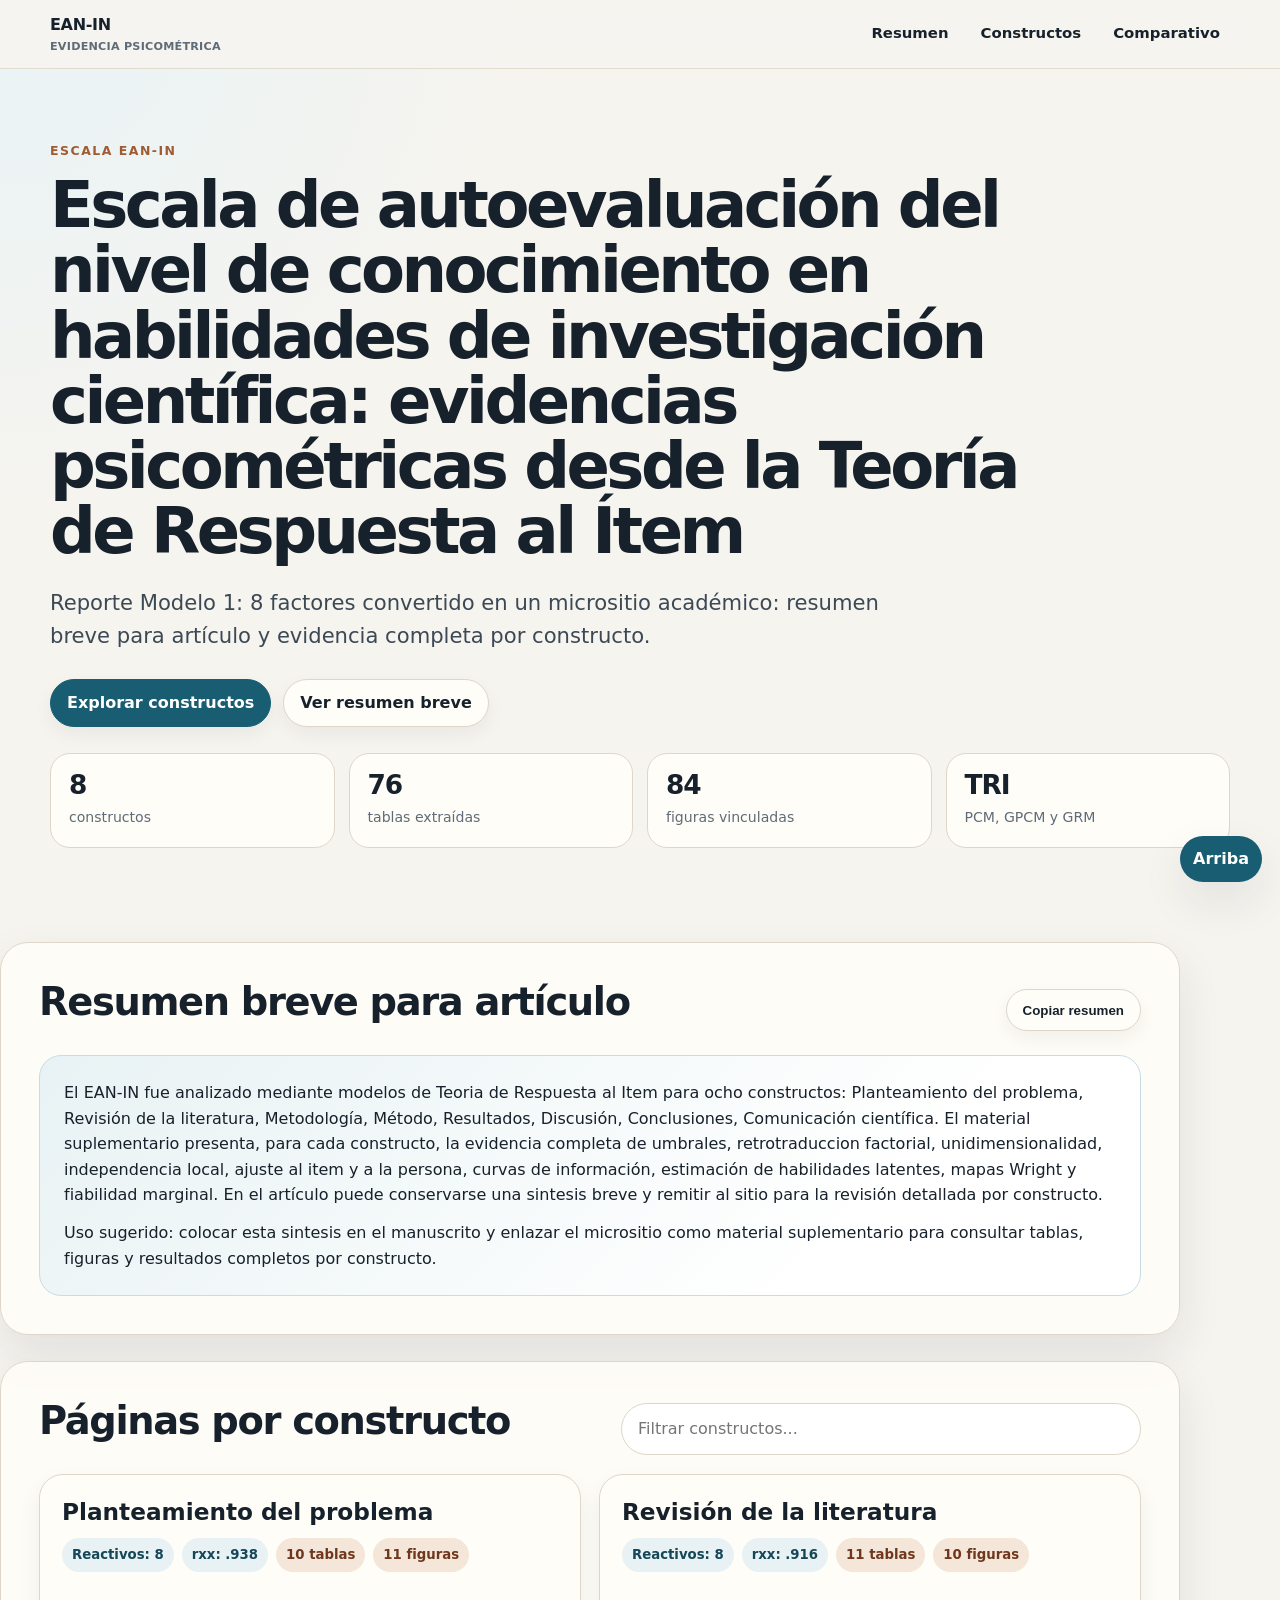
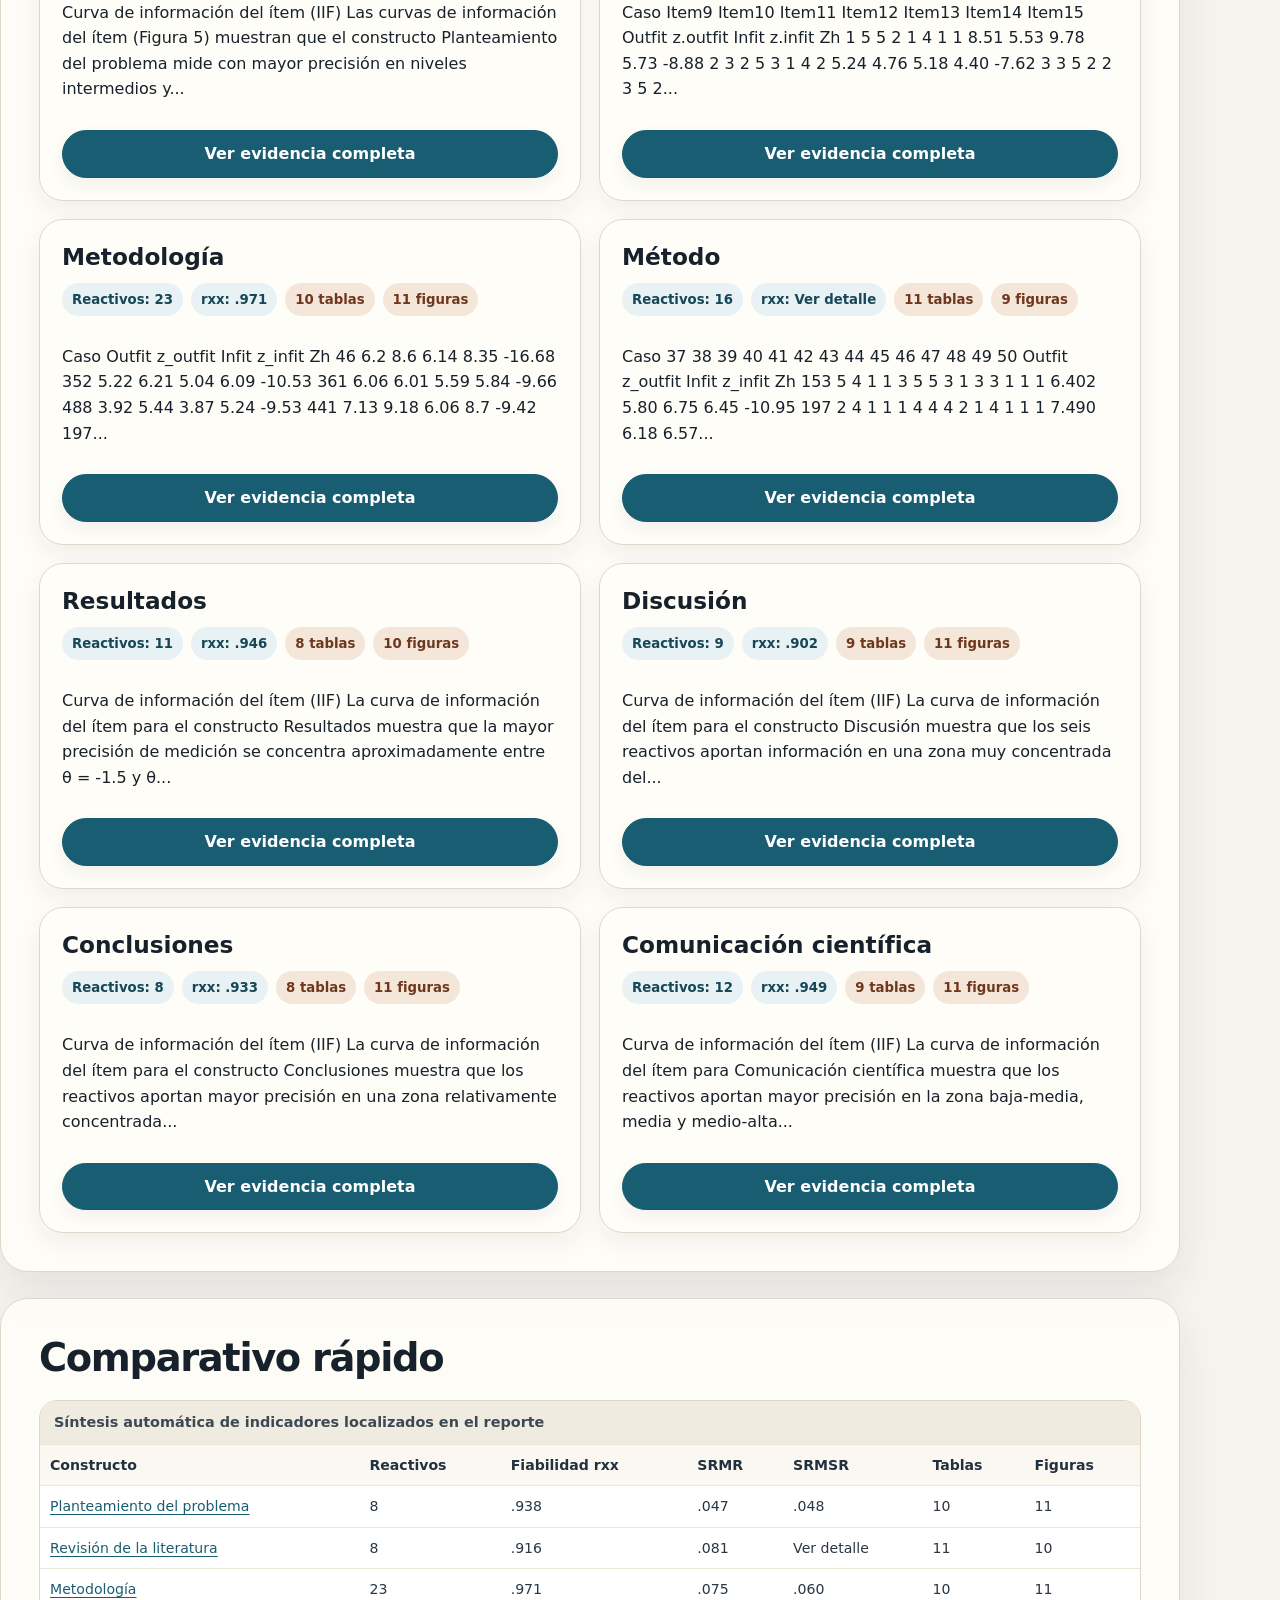
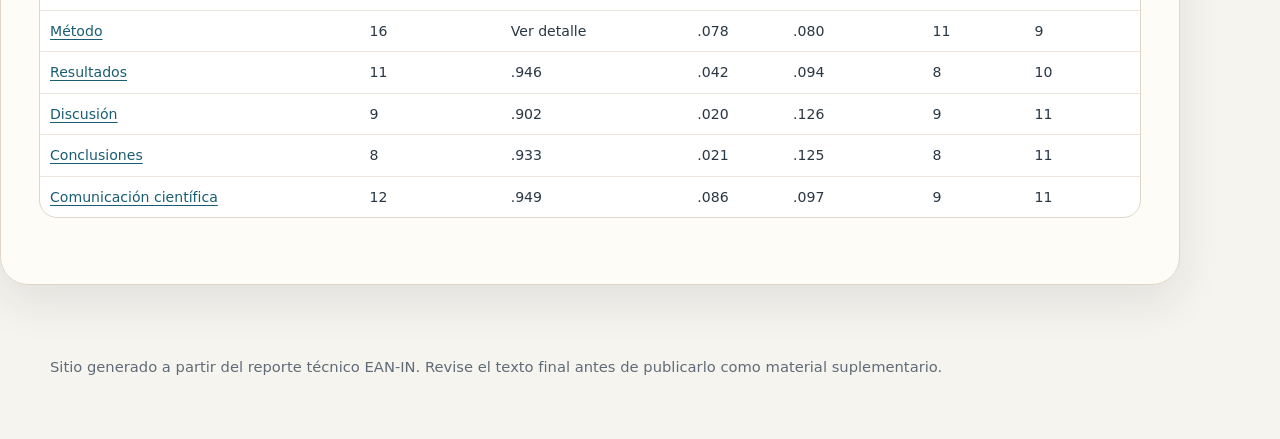
==== index.html @ d31d7e44 "Publicar sitio EAN-IN" ====
<!doctype html>
<html lang="es">
<head>
  <meta charset="utf-8">
  <meta name="viewport" content="width=device-width, initial-scale=1">
  <meta name="description" content="Micrositio EAN-IN">
  <title>EAN-IN | Evidencias psicométricas</title>
  <link rel="stylesheet" href="assets/styles.css">
</head>
<body id="top">
  <header class="site-header">
    <div class="container nav">
      <a class="brand" href="index.html"><span>EAN-IN</span><small>evidencia psicométrica</small></a>
      <nav class="nav-links" aria-label="Navegación principal">
        <a href="index.html#resumen">Resumen</a>
        <a href="index.html#constructos">Constructos</a>
        <a href="index.html#comparativo">Comparativo</a>
      </nav>
    </div>
  </header>
  
<main>
  <section class="hero">
    <div class="container">
      <div class="eyebrow">Escala EAN-IN</div>
      <h1>Escala de autoevaluación del nivel de conocimiento en habilidades de investigación científica: evidencias psicométricas desde la Teoría de Respuesta al Ítem</h1>
      <p class="lead">Reporte Modelo 1: 8 factores convertido en un micrositio académico: resumen breve para artículo y evidencia completa por constructo.</p>
      <div class="hero-actions">
        <a class="btn primary" href="#constructos">Explorar constructos</a>
        <a class="btn" href="#resumen">Ver resumen breve</a>
      </div>
      <div class="kpi-grid">
        <div class="kpi"><strong>8</strong><span>constructos</span></div>
        <div class="kpi"><strong>76</strong><span>tablas extraídas</span></div>
        <div class="kpi"><strong>84</strong><span>figuras vinculadas</span></div>
        <div class="kpi"><strong>TRI</strong><span>PCM, GPCM y GRM</span></div>
      </div>
    </div>
  </section>

  <section class="container panel" id="resumen">
    <div class="section-title">
      <h2>Resumen breve para artículo</h2>
      <button class="btn" type="button" data-copy-summary="#article-summary-text">Copiar resumen</button>
    </div>
    <div class="summary-box" id="article-summary-text">
      <p>El EAN-IN fue analizado mediante modelos de Teoria de Respuesta al Item para ocho constructos: Planteamiento del problema, Revisión de la literatura, Metodología, Método, Resultados, Discusión, Conclusiones, Comunicación científica. El material suplementario presenta, para cada constructo, la evidencia completa de umbrales, retrotraduccion factorial, unidimensionalidad, independencia local, ajuste al item y a la persona, curvas de información, estimación de habilidades latentes, mapas Wright y fiabilidad marginal. En el artículo puede conservarse una sintesis breve y remitir al sitio para la revisión detallada por constructo.</p>
      <p>Uso sugerido: colocar esta sintesis en el manuscrito y enlazar el micrositio como material suplementario para consultar tablas, figuras y resultados completos por constructo.</p>
    </div>
  </section>

  <section class="container panel" id="constructos">
    <div class="section-title">
      <h2>Páginas por constructo</h2>
      <input class="search-box" type="search" placeholder="Filtrar constructos..." data-construct-search aria-label="Filtrar constructos">
    </div>
    <div class="card-grid">
      
<article class="construct-card" data-construct-card>
  <h3>Planteamiento del problema</h3>
  <div class="meta-row">
    <span class="pill">Reactivos: 8</span>
    <span class="pill">rxx: .938</span>
    <span class="pill alt">10 tablas</span>
    <span class="pill alt">11 figuras</span>
  </div>
  <p>Curva de información del ítem (IIF) Las curvas de información del ítem (Figura 5) muestran que el constructo Planteamiento del problema mide con mayor precisión en niveles intermedios y...</p>
  <a class="btn primary" href="planteamiento-del-problema.html">Ver evidencia completa</a>
</article>

<article class="construct-card" data-construct-card>
  <h3>Revisión de la literatura</h3>
  <div class="meta-row">
    <span class="pill">Reactivos: 8</span>
    <span class="pill">rxx: .916</span>
    <span class="pill alt">11 tablas</span>
    <span class="pill alt">10 figuras</span>
  </div>
  <p>Caso Item9 Item10 Item11 Item12 Item13 Item14 Item15 Outfit z.outfit Infit z.infit Zh 1 5 5 2 1 4 1 1 8.51 5.53 9.78 5.73 -8.88 2 3 2 5 3 1 4 2 5.24 4.76 5.18 4.40 -7.62 3 3 5 2 2 3 5 2...</p>
  <a class="btn primary" href="revision-de-la-literatura.html">Ver evidencia completa</a>
</article>

<article class="construct-card" data-construct-card>
  <h3>Metodología</h3>
  <div class="meta-row">
    <span class="pill">Reactivos: 23</span>
    <span class="pill">rxx: .971</span>
    <span class="pill alt">10 tablas</span>
    <span class="pill alt">11 figuras</span>
  </div>
  <p>Caso Outfit z_outfit Infit z_infit Zh 46 6.2 8.6 6.14 8.35 -16.68 352 5.22 6.21 5.04 6.09 -10.53 361 6.06 6.01 5.59 5.84 -9.66 488 3.92 5.44 3.87 5.24 -9.53 441 7.13 9.18 6.06 8.7 -9.42 197...</p>
  <a class="btn primary" href="metodologia.html">Ver evidencia completa</a>
</article>

<article class="construct-card" data-construct-card>
  <h3>Método</h3>
  <div class="meta-row">
    <span class="pill">Reactivos: 16</span>
    <span class="pill">rxx: Ver detalle</span>
    <span class="pill alt">11 tablas</span>
    <span class="pill alt">9 figuras</span>
  </div>
  <p>Caso 37 38 39 40 41 42 43 44 45 46 47 48 49 50 Outfit z_outfit Infit z_infit Zh 153 5 4 1 1 3 5 5 3 1 3 3 1 1 1 6.402 5.80 6.75 6.45 -10.95 197 2 4 1 1 1 4 4 4 2 1 4 1 1 1 7.490 6.18 6.57...</p>
  <a class="btn primary" href="metodo.html">Ver evidencia completa</a>
</article>

<article class="construct-card" data-construct-card>
  <h3>Resultados</h3>
  <div class="meta-row">
    <span class="pill">Reactivos: 11</span>
    <span class="pill">rxx: .946</span>
    <span class="pill alt">8 tablas</span>
    <span class="pill alt">10 figuras</span>
  </div>
  <p>Curva de información del ítem (IIF) La curva de información del ítem para el constructo Resultados muestra que la mayor precisión de medición se concentra aproximadamente entre θ = -1.5 y θ...</p>
  <a class="btn primary" href="resultados.html">Ver evidencia completa</a>
</article>

<article class="construct-card" data-construct-card>
  <h3>Discusión</h3>
  <div class="meta-row">
    <span class="pill">Reactivos: 9</span>
    <span class="pill">rxx: .902</span>
    <span class="pill alt">9 tablas</span>
    <span class="pill alt">11 figuras</span>
  </div>
  <p>Curva de información del ítem (IIF) La curva de información del ítem para el constructo Discusión muestra que los seis reactivos aportan información en una zona muy concentrada del...</p>
  <a class="btn primary" href="discusion.html">Ver evidencia completa</a>
</article>

<article class="construct-card" data-construct-card>
  <h3>Conclusiones</h3>
  <div class="meta-row">
    <span class="pill">Reactivos: 8</span>
    <span class="pill">rxx: .933</span>
    <span class="pill alt">8 tablas</span>
    <span class="pill alt">11 figuras</span>
  </div>
  <p>Curva de información del ítem (IIF) La curva de información del ítem para el constructo Conclusiones muestra que los reactivos aportan mayor precisión en una zona relativamente concentrada...</p>
  <a class="btn primary" href="conclusiones.html">Ver evidencia completa</a>
</article>

<article class="construct-card" data-construct-card>
  <h3>Comunicación científica</h3>
  <div class="meta-row">
    <span class="pill">Reactivos: 12</span>
    <span class="pill">rxx: .949</span>
    <span class="pill alt">9 tablas</span>
    <span class="pill alt">11 figuras</span>
  </div>
  <p>Curva de información del ítem (IIF) La curva de información del ítem para Comunicación científica muestra que los reactivos aportan mayor precisión en la zona baja-media, media y medio-alta...</p>
  <a class="btn primary" href="comunicacion-cientifica.html">Ver evidencia completa</a>
</article>

    </div>
  </section>

  <section class="container panel compare-table" id="comparativo">
    <h2>Comparativo rápido</h2>
    <div class="table-card">
      <div class="table-head">Síntesis automática de indicadores localizados en el reporte</div>
      <div class="table-wrap">
        <table>
          <thead><tr><th>Constructo</th><th>Reactivos</th><th>Fiabilidad rxx</th><th>SRMR</th><th>SRMSR</th><th>Tablas</th><th>Figuras</th></tr></thead>
          <tbody><tr>
  <td><a href="planteamiento-del-problema.html">Planteamiento del problema</a></td>
  <td>8</td>
  <td>.938</td>
  <td>.047</td>
  <td>.048</td>
  <td>10</td>
  <td>11</td>
</tr><tr>
  <td><a href="revision-de-la-literatura.html">Revisión de la literatura</a></td>
  <td>8</td>
  <td>.916</td>
  <td>.081</td>
  <td>Ver detalle</td>
  <td>11</td>
  <td>10</td>
</tr><tr>
  <td><a href="metodologia.html">Metodología</a></td>
  <td>23</td>
  <td>.971</td>
  <td>.075</td>
  <td>.060</td>
  <td>10</td>
  <td>11</td>
</tr><tr>
  <td><a href="metodo.html">Método</a></td>
  <td>16</td>
  <td>Ver detalle</td>
  <td>.078</td>
  <td>.080</td>
  <td>11</td>
  <td>9</td>
</tr><tr>
  <td><a href="resultados.html">Resultados</a></td>
  <td>11</td>
  <td>.946</td>
  <td>.042</td>
  <td>.094</td>
  <td>8</td>
  <td>10</td>
</tr><tr>
  <td><a href="discusion.html">Discusión</a></td>
  <td>9</td>
  <td>.902</td>
  <td>.020</td>
  <td>.126</td>
  <td>9</td>
  <td>11</td>
</tr><tr>
  <td><a href="conclusiones.html">Conclusiones</a></td>
  <td>8</td>
  <td>.933</td>
  <td>.021</td>
  <td>.125</td>
  <td>8</td>
  <td>11</td>
</tr><tr>
  <td><a href="comunicacion-cientifica.html">Comunicación científica</a></td>
  <td>12</td>
  <td>.949</td>
  <td>.086</td>
  <td>.097</td>
  <td>9</td>
  <td>11</td>
</tr></tbody>
        </table>
      </div>
    </div>
  </section>
</main>

  <a class="top-link" href="#top" aria-label="Volver arriba">Arriba</a>
  <footer class="footer">
    <div class="container">Sitio generado a partir del reporte técnico EAN-IN. Revise el texto final antes de publicarlo como material suplementario.</div>
  </footer>
  <script src="assets/site.js"></script>
</body>
</html>
---- assets/styles.css ----
:root {
  --bg: #f6f4ef;
  --paper: #fffdf8;
  --ink: #17212b;
  --muted: #5f6b76;
  --line: #ded7c9;
  --accent: #195d72;
  --accent-2: #9f5b32;
  --soft: #e8f2f4;
  --soft-2: #f4e6d8;
  --shadow: 0 18px 45px rgba(23, 33, 43, .09);
}
* { box-sizing: border-box; }
html { scroll-behavior: smooth; }
body {
  margin: 0;
  font-family: Inter, ui-sans-serif, system-ui, -apple-system, BlinkMacSystemFont, "Segoe UI", Arial, sans-serif;
  background: radial-gradient(circle at top left, #e9f3f6 0, transparent 34rem), var(--bg);
  color: var(--ink);
  line-height: 1.6;
}
a { color: var(--accent); text-decoration-thickness: .08em; text-underline-offset: .18em; }
.container { width: min(1180px, calc(100% - 40px)); margin: 0 auto; }
.site-header {
  position: sticky;
  top: 0;
  z-index: 20;
  backdrop-filter: blur(18px);
  background: rgba(246, 244, 239, .88);
  border-bottom: 1px solid rgba(222, 215, 201, .85);
}
.nav { display: flex; justify-content: space-between; align-items: center; gap: 18px; min-height: 68px; }
.brand { display: flex; flex-direction: column; gap: 0; color: var(--ink); text-decoration: none; font-weight: 800; letter-spacing: -.02em; }
.brand small { color: var(--muted); font-weight: 600; letter-spacing: .02em; text-transform: uppercase; font-size: .7rem; }
.nav-links { display: flex; flex-wrap: wrap; gap: 12px; align-items: center; justify-content: flex-end; }
.nav-links a { color: var(--ink); text-decoration: none; font-weight: 650; font-size: .93rem; padding: 7px 10px; border-radius: 999px; }
.nav-links a:hover { background: var(--soft); color: var(--accent); }
.hero { padding: 72px 0 42px; }
.eyebrow { color: var(--accent-2); font-size: .78rem; font-weight: 800; letter-spacing: .12em; text-transform: uppercase; }
h1 { font-size: clamp(2.15rem, 5vw, 4.6rem); line-height: 1.02; letter-spacing: -.055em; margin: 12px 0 18px; max-width: 1020px; }
.lead { font-size: clamp(1.05rem, 2vw, 1.32rem); color: #3c4955; max-width: 860px; }
.hero-actions, .button-row { display: flex; flex-wrap: wrap; gap: 12px; margin-top: 26px; }
.btn { display: inline-flex; align-items: center; justify-content: center; min-height: 42px; border-radius: 999px; padding: 10px 16px; border: 1px solid var(--line); background: var(--paper); color: var(--ink); text-decoration: none; font-weight: 750; box-shadow: 0 7px 18px rgba(23,33,43,.06); cursor: pointer; }
.btn.primary { background: var(--accent); border-color: var(--accent); color: #fff; }
.btn:hover { transform: translateY(-1px); }
.panel { background: rgba(255,253,248,.88); border: 1px solid var(--line); border-radius: 28px; box-shadow: var(--shadow); padding: clamp(22px, 4vw, 38px); margin: 26px 0; }
.section-title { display: flex; align-items: baseline; justify-content: space-between; gap: 20px; margin-bottom: 16px; }
h2 { font-size: clamp(1.55rem, 3vw, 2.45rem); line-height: 1.1; letter-spacing: -.035em; margin: 0 0 16px; }
h3 { font-size: clamp(1.17rem, 2vw, 1.45rem); line-height: 1.25; margin: 28px 0 10px; color: #123d4b; }
h4 { margin: 20px 0 8px; }
.summary-box { background: linear-gradient(135deg, var(--soft), #fff 74%); border: 1px solid #c7dde3; border-radius: 22px; padding: 24px; }
.summary-box p { margin: 0 0 12px; }
.summary-box p:last-child { margin-bottom: 0; }
.kpi-grid { display: grid; grid-template-columns: repeat(4, minmax(0, 1fr)); gap: 14px; margin: 26px 0; }
.kpi { background: var(--paper); border: 1px solid var(--line); border-radius: 20px; padding: 18px; }
.kpi strong { display: block; font-size: 1.65rem; line-height: 1; letter-spacing: -.04em; }
.kpi span { display: block; color: var(--muted); font-size: .88rem; margin-top: 8px; }
.search-box { width: min(520px, 100%); border: 1px solid var(--line); border-radius: 999px; padding: 12px 16px; background: #fff; font: inherit; }
.card-grid { display: grid; grid-template-columns: repeat(2, minmax(0, 1fr)); gap: 18px; }
.construct-card { background: var(--paper); border: 1px solid var(--line); border-radius: 24px; padding: 22px; box-shadow: 0 10px 24px rgba(23,33,43,.06); display: flex; flex-direction: column; gap: 12px; }
.construct-card h3 { margin: 0; color: var(--ink); }
.meta-row { display: flex; flex-wrap: wrap; gap: 8px; }
.pill { display: inline-flex; align-items: center; gap: 6px; border-radius: 999px; background: var(--soft); color: #164758; padding: 6px 10px; font-size: .83rem; font-weight: 750; }
.pill.alt { background: var(--soft-2); color: #6f371e; }
.construct-layout { display: grid; grid-template-columns: minmax(0, 1fr) 290px; gap: 24px; align-items: start; }
.side-toc { position: sticky; top: 92px; background: rgba(255,253,248,.92); border: 1px solid var(--line); border-radius: 22px; padding: 16px; max-height: calc(100vh - 120px); overflow: auto; }
.side-toc strong { display: block; margin-bottom: 8px; }
.side-toc a { display: block; color: var(--muted); text-decoration: none; padding: 6px 0; font-size: .9rem; }
.side-toc a:hover { color: var(--accent); }
.content-card { background: rgba(255,253,248,.95); border: 1px solid var(--line); border-radius: 28px; box-shadow: var(--shadow); padding: clamp(22px, 4vw, 40px); }
.content-card p { margin: 0 0 14px; }
.table-card { border: 1px solid var(--line); border-radius: 18px; overflow: hidden; margin: 20px 0 28px; background: #fff; }
.table-head { background: #f0ebe1; color: #3c4955; padding: 10px 14px; font-weight: 800; font-size: .9rem; }
.table-wrap { overflow-x: auto; }
table { width: 100%; border-collapse: collapse; font-size: .88rem; min-width: 680px; }
th, td { border-top: 1px solid #ebe5da; padding: 9px 10px; text-align: left; vertical-align: top; }
th { background: #fbf8f1; font-weight: 800; color: #22313f; position: sticky; top: 0; }
td { color: #293744; }
.figure-card { margin: 22px 0 30px; padding: 14px; background: #fff; border: 1px solid var(--line); border-radius: 20px; box-shadow: 0 9px 24px rgba(23,33,43,.06); }
.figure-card img { width: 100%; height: auto; display: block; border-radius: 14px; background: #fff; }
.figure-card figcaption { color: var(--muted); font-size: .88rem; margin-top: 10px; }
.compare-table table { min-width: 980px; }
.footer { padding: 44px 0 60px; color: var(--muted); font-size: .92rem; }
.top-link { position: fixed; right: 18px; bottom: 18px; background: var(--accent); color: #fff; text-decoration: none; border-radius: 999px; padding: 10px 13px; font-weight: 800; box-shadow: var(--shadow); }
@media (max-width: 920px) {
  .kpi-grid, .card-grid { grid-template-columns: 1fr; }
  .construct-layout { grid-template-columns: 1fr; }
  .side-toc { position: static; max-height: none; }
  .nav { align-items: flex-start; flex-direction: column; padding: 12px 0; }
  h1 { letter-spacing: -.04em; }
}
@media print {
  .site-header, .side-toc, .hero-actions, .button-row, .top-link, .search-box { display: none; }
  body { background: #fff; }
  .panel, .content-card, .construct-card { box-shadow: none; break-inside: avoid; }
}
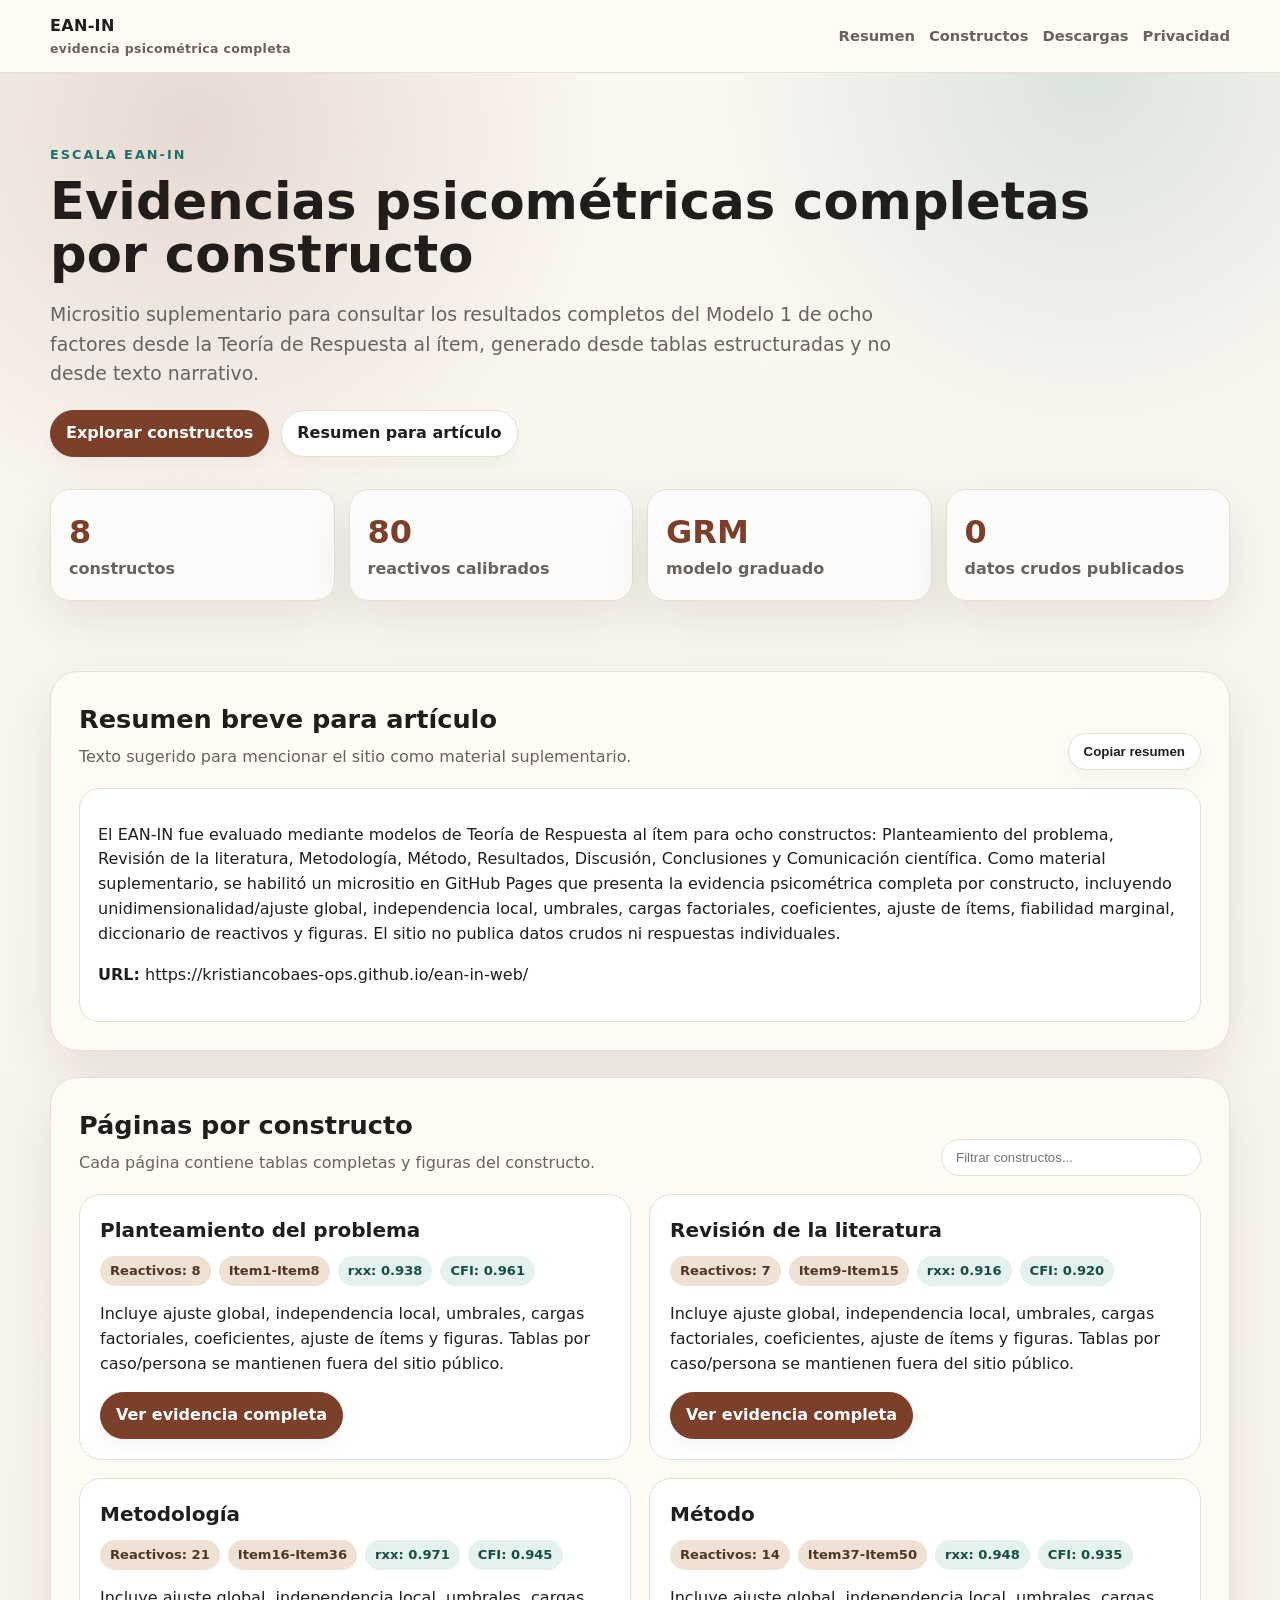
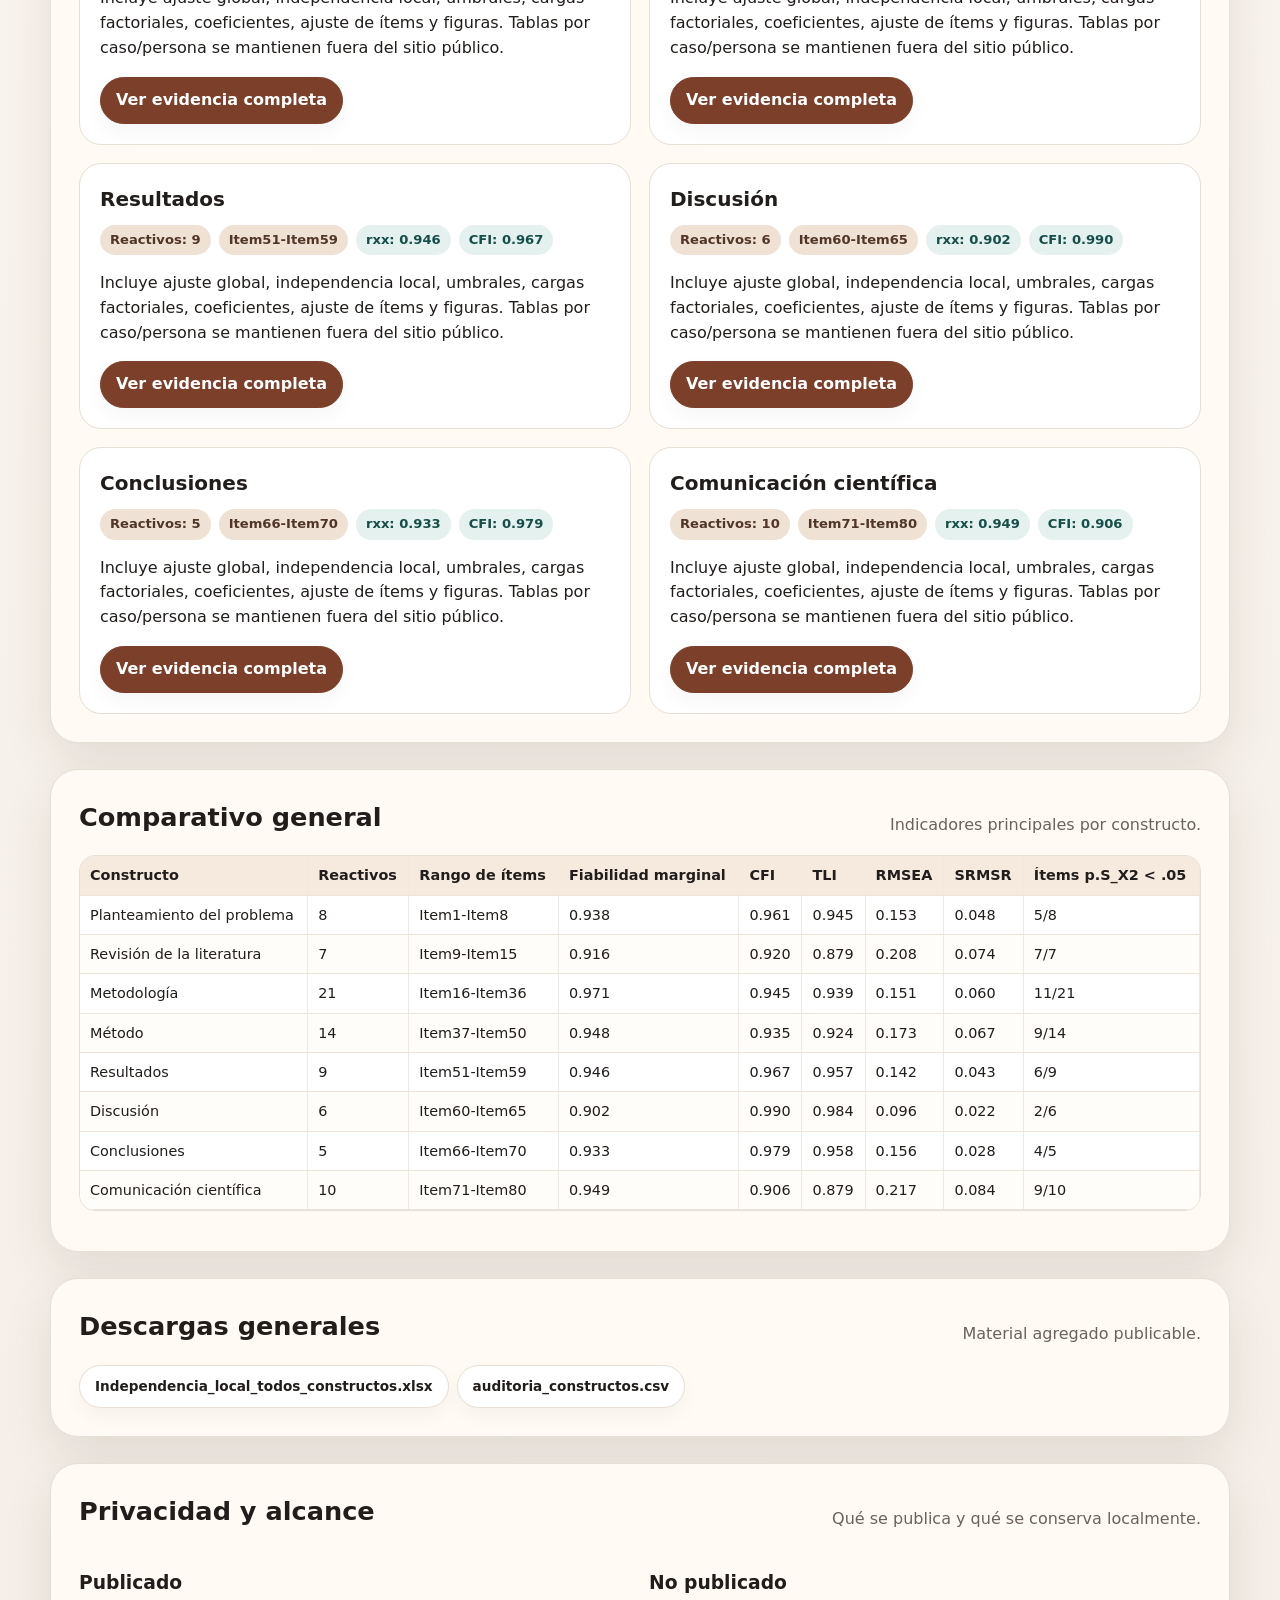
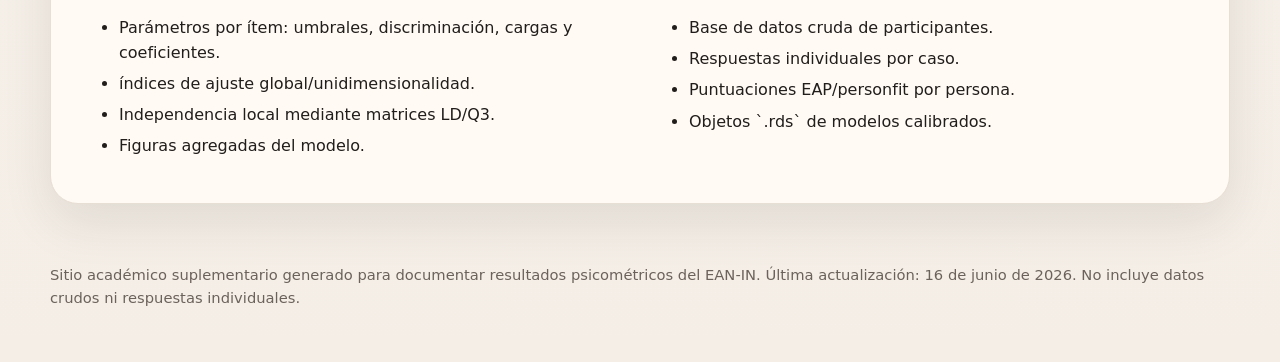
==== commit ea479a72: "Actualizar sitio con resultados estructurados EAN-IN" ====
--- a/index.html
+++ b/index.html
@@ -8,235 +8,77 @@
   <link rel="stylesheet" href="assets/styles.css">
 </head>
 <body id="top">
-  <header class="site-header">
-    <div class="container nav">
-      <a class="brand" href="index.html"><span>EAN-IN</span><small>evidencia psicométrica</small></a>
-      <nav class="nav-links" aria-label="Navegación principal">
-        <a href="index.html#resumen">Resumen</a>
-        <a href="index.html#constructos">Constructos</a>
-        <a href="index.html#comparativo">Comparativo</a>
-      </nav>
-    </div>
-  </header>
-  
+<header class="site-header"><div class="container nav"><a class="brand" href="index.html"><span>EAN-IN</span><small>evidencia psicométrica completa</small></a><nav class="nav-links" aria-label="Navegación principal"><a href="index.html#resumen">Resumen</a><a href="index.html#constructos">Constructos</a><a href="index.html#descargas">Descargas</a><a href="index.html#privacidad">Privacidad</a></nav></div></header>
+
 <main>
-  <section class="hero">
-    <div class="container">
-      <div class="eyebrow">Escala EAN-IN</div>
-      <h1>Escala de autoevaluación del nivel de conocimiento en habilidades de investigación científica: evidencias psicométricas desde la Teoría de Respuesta al Ítem</h1>
-      <p class="lead">Reporte Modelo 1: 8 factores convertido en un micrositio académico: resumen breve para artículo y evidencia completa por constructo.</p>
-      <div class="hero-actions">
-        <a class="btn primary" href="#constructos">Explorar constructos</a>
-        <a class="btn" href="#resumen">Ver resumen breve</a>
-      </div>
-      <div class="kpi-grid">
-        <div class="kpi"><strong>8</strong><span>constructos</span></div>
-        <div class="kpi"><strong>76</strong><span>tablas extraídas</span></div>
-        <div class="kpi"><strong>84</strong><span>figuras vinculadas</span></div>
-        <div class="kpi"><strong>TRI</strong><span>PCM, GPCM y GRM</span></div>
-      </div>
-    </div>
-  </section>
-
-  <section class="container panel" id="resumen">
-    <div class="section-title">
-      <h2>Resumen breve para artículo</h2>
-      <button class="btn" type="button" data-copy-summary="#article-summary-text">Copiar resumen</button>
-    </div>
-    <div class="summary-box" id="article-summary-text">
-      <p>El EAN-IN fue analizado mediante modelos de Teoria de Respuesta al Item para ocho constructos: Planteamiento del problema, Revisión de la literatura, Metodología, Método, Resultados, Discusión, Conclusiones, Comunicación científica. El material suplementario presenta, para cada constructo, la evidencia completa de umbrales, retrotraduccion factorial, unidimensionalidad, independencia local, ajuste al item y a la persona, curvas de información, estimación de habilidades latentes, mapas Wright y fiabilidad marginal. En el artículo puede conservarse una sintesis breve y remitir al sitio para la revisión detallada por constructo.</p>
-      <p>Uso sugerido: colocar esta sintesis en el manuscrito y enlazar el micrositio como material suplementario para consultar tablas, figuras y resultados completos por constructo.</p>
-    </div>
-  </section>
-
-  <section class="container panel" id="constructos">
-    <div class="section-title">
-      <h2>Páginas por constructo</h2>
-      <input class="search-box" type="search" placeholder="Filtrar constructos..." data-construct-search aria-label="Filtrar constructos">
-    </div>
-    <div class="card-grid">
-      
+<section class="hero"><div class="container"><div class="eyebrow">Escala EAN-IN</div><h1>Evidencias psicométricas completas por constructo</h1><p class="lead">Micrositio suplementario para consultar los resultados completos del Modelo 1 de ocho factores desde la Teoría de Respuesta al ítem, generado desde tablas estructuradas y no desde texto narrativo.</p><div class="hero-actions"><a class="btn primary" href="#constructos">Explorar constructos</a><a class="btn" href="#resumen">Resumen para artículo</a></div><div class="kpi-grid"><div class="kpi"><strong>8</strong><span>constructos</span></div><div class="kpi"><strong>80</strong><span>reactivos calibrados</span></div><div class="kpi"><strong>GRM</strong><span>modelo graduado</span></div><div class="kpi"><strong>0</strong><span>datos crudos publicados</span></div></div></div></section>
+<section class="container panel" id="resumen"><div class="section-title"><div><h2>Resumen breve para artículo</h2><p>Texto sugerido para mencionar el sitio como material suplementario.</p></div><button class="btn" type="button" data-copy-summary="#article-summary-text">Copiar resumen</button></div><div class="summary-box" id="article-summary-text"><p>El EAN-IN fue evaluado mediante modelos de Teoría de Respuesta al ítem para ocho constructos: Planteamiento del problema, Revisión de la literatura, Metodología, Método, Resultados, Discusión, Conclusiones y Comunicación científica. Como material suplementario, se habilitó un micrositio en GitHub Pages que presenta la evidencia psicométrica completa por constructo, incluyendo unidimensionalidad/ajuste global, independencia local, umbrales, cargas factoriales, coeficientes, ajuste de ítems, fiabilidad marginal, diccionario de reactivos y figuras. El sitio no publica datos crudos ni respuestas individuales.</p><p><strong>URL:</strong> https://kristiancobaes-ops.github.io/ean-in-web/</p></div></section>
+<section class="container panel" id="constructos"><div class="section-title"><div><h2>Páginas por constructo</h2><p>Cada página contiene tablas completas y figuras del constructo.</p></div><input class="search-box" type="search" placeholder="Filtrar constructos..." data-construct-search aria-label="Filtrar constructos"></div><div class="card-grid">
 <article class="construct-card" data-construct-card>
   <h3>Planteamiento del problema</h3>
-  <div class="meta-row">
-    <span class="pill">Reactivos: 8</span>
-    <span class="pill">rxx: .938</span>
-    <span class="pill alt">10 tablas</span>
-    <span class="pill alt">11 figuras</span>
-  </div>
-  <p>Curva de información del ítem (IIF) Las curvas de información del ítem (Figura 5) muestran que el constructo Planteamiento del problema mide con mayor precisión en niveles intermedios y...</p>
+  <div class="meta-row"><span class="pill">Reactivos: 8</span><span class="pill">Item1-Item8</span><span class="pill alt">rxx: 0.938</span><span class="pill alt">CFI: 0.961</span></div>
+  <p>Incluye ajuste global, independencia local, umbrales, cargas factoriales, coeficientes, ajuste de ítems y figuras. Tablas por caso/persona se mantienen fuera del sitio público.</p>
   <a class="btn primary" href="planteamiento-del-problema.html">Ver evidencia completa</a>
 </article>
-
 <article class="construct-card" data-construct-card>
   <h3>Revisión de la literatura</h3>
-  <div class="meta-row">
-    <span class="pill">Reactivos: 8</span>
-    <span class="pill">rxx: .916</span>
-    <span class="pill alt">11 tablas</span>
-    <span class="pill alt">10 figuras</span>
-  </div>
-  <p>Caso Item9 Item10 Item11 Item12 Item13 Item14 Item15 Outfit z.outfit Infit z.infit Zh 1 5 5 2 1 4 1 1 8.51 5.53 9.78 5.73 -8.88 2 3 2 5 3 1 4 2 5.24 4.76 5.18 4.40 -7.62 3 3 5 2 2 3 5 2...</p>
+  <div class="meta-row"><span class="pill">Reactivos: 7</span><span class="pill">Item9-Item15</span><span class="pill alt">rxx: 0.916</span><span class="pill alt">CFI: 0.920</span></div>
+  <p>Incluye ajuste global, independencia local, umbrales, cargas factoriales, coeficientes, ajuste de ítems y figuras. Tablas por caso/persona se mantienen fuera del sitio público.</p>
   <a class="btn primary" href="revision-de-la-literatura.html">Ver evidencia completa</a>
 </article>
-
 <article class="construct-card" data-construct-card>
   <h3>Metodología</h3>
-  <div class="meta-row">
-    <span class="pill">Reactivos: 23</span>
-    <span class="pill">rxx: .971</span>
-    <span class="pill alt">10 tablas</span>
-    <span class="pill alt">11 figuras</span>
-  </div>
-  <p>Caso Outfit z_outfit Infit z_infit Zh 46 6.2 8.6 6.14 8.35 -16.68 352 5.22 6.21 5.04 6.09 -10.53 361 6.06 6.01 5.59 5.84 -9.66 488 3.92 5.44 3.87 5.24 -9.53 441 7.13 9.18 6.06 8.7 -9.42 197...</p>
+  <div class="meta-row"><span class="pill">Reactivos: 21</span><span class="pill">Item16-Item36</span><span class="pill alt">rxx: 0.971</span><span class="pill alt">CFI: 0.945</span></div>
+  <p>Incluye ajuste global, independencia local, umbrales, cargas factoriales, coeficientes, ajuste de ítems y figuras. Tablas por caso/persona se mantienen fuera del sitio público.</p>
   <a class="btn primary" href="metodologia.html">Ver evidencia completa</a>
 </article>
-
 <article class="construct-card" data-construct-card>
   <h3>Método</h3>
-  <div class="meta-row">
-    <span class="pill">Reactivos: 16</span>
-    <span class="pill">rxx: Ver detalle</span>
-    <span class="pill alt">11 tablas</span>
-    <span class="pill alt">9 figuras</span>
-  </div>
-  <p>Caso 37 38 39 40 41 42 43 44 45 46 47 48 49 50 Outfit z_outfit Infit z_infit Zh 153 5 4 1 1 3 5 5 3 1 3 3 1 1 1 6.402 5.80 6.75 6.45 -10.95 197 2 4 1 1 1 4 4 4 2 1 4 1 1 1 7.490 6.18 6.57...</p>
+  <div class="meta-row"><span class="pill">Reactivos: 14</span><span class="pill">Item37-Item50</span><span class="pill alt">rxx: 0.948</span><span class="pill alt">CFI: 0.935</span></div>
+  <p>Incluye ajuste global, independencia local, umbrales, cargas factoriales, coeficientes, ajuste de ítems y figuras. Tablas por caso/persona se mantienen fuera del sitio público.</p>
   <a class="btn primary" href="metodo.html">Ver evidencia completa</a>
 </article>
-
 <article class="construct-card" data-construct-card>
   <h3>Resultados</h3>
-  <div class="meta-row">
-    <span class="pill">Reactivos: 11</span>
-    <span class="pill">rxx: .946</span>
-    <span class="pill alt">8 tablas</span>
-    <span class="pill alt">10 figuras</span>
-  </div>
-  <p>Curva de información del ítem (IIF) La curva de información del ítem para el constructo Resultados muestra que la mayor precisión de medición se concentra aproximadamente entre θ = -1.5 y θ...</p>
+  <div class="meta-row"><span class="pill">Reactivos: 9</span><span class="pill">Item51-Item59</span><span class="pill alt">rxx: 0.946</span><span class="pill alt">CFI: 0.967</span></div>
+  <p>Incluye ajuste global, independencia local, umbrales, cargas factoriales, coeficientes, ajuste de ítems y figuras. Tablas por caso/persona se mantienen fuera del sitio público.</p>
   <a class="btn primary" href="resultados.html">Ver evidencia completa</a>
 </article>
-
 <article class="construct-card" data-construct-card>
   <h3>Discusión</h3>
-  <div class="meta-row">
-    <span class="pill">Reactivos: 9</span>
-    <span class="pill">rxx: .902</span>
-    <span class="pill alt">9 tablas</span>
-    <span class="pill alt">11 figuras</span>
-  </div>
-  <p>Curva de información del ítem (IIF) La curva de información del ítem para el constructo Discusión muestra que los seis reactivos aportan información en una zona muy concentrada del...</p>
+  <div class="meta-row"><span class="pill">Reactivos: 6</span><span class="pill">Item60-Item65</span><span class="pill alt">rxx: 0.902</span><span class="pill alt">CFI: 0.990</span></div>
+  <p>Incluye ajuste global, independencia local, umbrales, cargas factoriales, coeficientes, ajuste de ítems y figuras. Tablas por caso/persona se mantienen fuera del sitio público.</p>
   <a class="btn primary" href="discusion.html">Ver evidencia completa</a>
 </article>
-
 <article class="construct-card" data-construct-card>
   <h3>Conclusiones</h3>
-  <div class="meta-row">
-    <span class="pill">Reactivos: 8</span>
-    <span class="pill">rxx: .933</span>
-    <span class="pill alt">8 tablas</span>
-    <span class="pill alt">11 figuras</span>
-  </div>
-  <p>Curva de información del ítem (IIF) La curva de información del ítem para el constructo Conclusiones muestra que los reactivos aportan mayor precisión en una zona relativamente concentrada...</p>
+  <div class="meta-row"><span class="pill">Reactivos: 5</span><span class="pill">Item66-Item70</span><span class="pill alt">rxx: 0.933</span><span class="pill alt">CFI: 0.979</span></div>
+  <p>Incluye ajuste global, independencia local, umbrales, cargas factoriales, coeficientes, ajuste de ítems y figuras. Tablas por caso/persona se mantienen fuera del sitio público.</p>
   <a class="btn primary" href="conclusiones.html">Ver evidencia completa</a>
 </article>
-
 <article class="construct-card" data-construct-card>
   <h3>Comunicación científica</h3>
-  <div class="meta-row">
-    <span class="pill">Reactivos: 12</span>
-    <span class="pill">rxx: .949</span>
-    <span class="pill alt">9 tablas</span>
-    <span class="pill alt">11 figuras</span>
-  </div>
-  <p>Curva de información del ítem (IIF) La curva de información del ítem para Comunicación científica muestra que los reactivos aportan mayor precisión en la zona baja-media, media y medio-alta...</p>
+  <div class="meta-row"><span class="pill">Reactivos: 10</span><span class="pill">Item71-Item80</span><span class="pill alt">rxx: 0.949</span><span class="pill alt">CFI: 0.906</span></div>
+  <p>Incluye ajuste global, independencia local, umbrales, cargas factoriales, coeficientes, ajuste de ítems y figuras. Tablas por caso/persona se mantienen fuera del sitio público.</p>
   <a class="btn primary" href="comunicacion-cientifica.html">Ver evidencia completa</a>
-</article>
-
-    </div>
-  </section>
-
-  <section class="container panel compare-table" id="comparativo">
-    <h2>Comparativo rápido</h2>
-    <div class="table-card">
-      <div class="table-head">Síntesis automática de indicadores localizados en el reporte</div>
-      <div class="table-wrap">
-        <table>
-          <thead><tr><th>Constructo</th><th>Reactivos</th><th>Fiabilidad rxx</th><th>SRMR</th><th>SRMSR</th><th>Tablas</th><th>Figuras</th></tr></thead>
-          <tbody><tr>
-  <td><a href="planteamiento-del-problema.html">Planteamiento del problema</a></td>
-  <td>8</td>
-  <td>.938</td>
-  <td>.047</td>
-  <td>.048</td>
-  <td>10</td>
-  <td>11</td>
-</tr><tr>
-  <td><a href="revision-de-la-literatura.html">Revisión de la literatura</a></td>
-  <td>8</td>
-  <td>.916</td>
-  <td>.081</td>
-  <td>Ver detalle</td>
-  <td>11</td>
-  <td>10</td>
-</tr><tr>
-  <td><a href="metodologia.html">Metodología</a></td>
-  <td>23</td>
-  <td>.971</td>
-  <td>.075</td>
-  <td>.060</td>
-  <td>10</td>
-  <td>11</td>
-</tr><tr>
-  <td><a href="metodo.html">Método</a></td>
-  <td>16</td>
-  <td>Ver detalle</td>
-  <td>.078</td>
-  <td>.080</td>
-  <td>11</td>
-  <td>9</td>
-</tr><tr>
-  <td><a href="resultados.html">Resultados</a></td>
-  <td>11</td>
-  <td>.946</td>
-  <td>.042</td>
-  <td>.094</td>
-  <td>8</td>
-  <td>10</td>
-</tr><tr>
-  <td><a href="discusion.html">Discusión</a></td>
-  <td>9</td>
-  <td>.902</td>
-  <td>.020</td>
-  <td>.126</td>
-  <td>9</td>
-  <td>11</td>
-</tr><tr>
-  <td><a href="conclusiones.html">Conclusiones</a></td>
-  <td>8</td>
-  <td>.933</td>
-  <td>.021</td>
-  <td>.125</td>
-  <td>8</td>
-  <td>11</td>
-</tr><tr>
-  <td><a href="comunicacion-cientifica.html">Comunicación científica</a></td>
-  <td>12</td>
-  <td>.949</td>
-  <td>.086</td>
-  <td>.097</td>
-  <td>9</td>
-  <td>11</td>
-</tr></tbody>
-        </table>
-      </div>
-    </div>
-  </section>
+</article></div></section>
+<section class="container panel" id="comparativo"><div class="section-title"><h2>Comparativo general</h2><p>Indicadores principales por constructo.</p></div><div class="table-wrap">
+<table>
+<thead><tr><th>Constructo</th><th>Reactivos</th><th>Rango de ítems</th><th>Fiabilidad marginal</th><th>CFI</th><th>TLI</th><th>RMSEA</th><th>SRMSR</th><th>Ítems p.S_X2 &lt; .05</th></tr></thead>
+<tbody>
+<tr><td>Planteamiento del problema</td><td>8</td><td>Item1-Item8</td><td>0.938</td><td>0.961</td><td>0.945</td><td>0.153</td><td>0.048</td><td>5/8</td></tr>
+<tr><td>Revisión de la literatura</td><td>7</td><td>Item9-Item15</td><td>0.916</td><td>0.920</td><td>0.879</td><td>0.208</td><td>0.074</td><td>7/7</td></tr>
+<tr><td>Metodología</td><td>21</td><td>Item16-Item36</td><td>0.971</td><td>0.945</td><td>0.939</td><td>0.151</td><td>0.060</td><td>11/21</td></tr>
+<tr><td>Método</td><td>14</td><td>Item37-Item50</td><td>0.948</td><td>0.935</td><td>0.924</td><td>0.173</td><td>0.067</td><td>9/14</td></tr>
+<tr><td>Resultados</td><td>9</td><td>Item51-Item59</td><td>0.946</td><td>0.967</td><td>0.957</td><td>0.142</td><td>0.043</td><td>6/9</td></tr>
+<tr><td>Discusión</td><td>6</td><td>Item60-Item65</td><td>0.902</td><td>0.990</td><td>0.984</td><td>0.096</td><td>0.022</td><td>2/6</td></tr>
+<tr><td>Conclusiones</td><td>5</td><td>Item66-Item70</td><td>0.933</td><td>0.979</td><td>0.958</td><td>0.156</td><td>0.028</td><td>4/5</td></tr>
+<tr><td>Comunicación científica</td><td>10</td><td>Item71-Item80</td><td>0.949</td><td>0.906</td><td>0.879</td><td>0.217</td><td>0.084</td><td>9/10</td></tr>
+</tbody></table></div></section>
+<section class="container panel" id="descargas"><div class="section-title"><h2>Descargas generales</h2><p>Material agregado publicable.</p></div><div class="downloads"><a class="btn" href="assets/data/Independencia_local_todos_constructos.xlsx" download>Independencia_local_todos_constructos.xlsx</a><a class="btn" href="assets/data/auditoria_constructos.csv" download>auditoria_constructos.csv</a></div></section>
+<section class="container panel" id="privacidad"><div class="section-title"><h2>Privacidad y alcance</h2><p>Qué se publica y qué se conserva localmente.</p></div><div class="two-col"><div><h3>Publicado</h3><ul class="privacy-list"><li>Parámetros por ítem: umbrales, discriminación, cargas y coeficientes.</li><li>índices de ajuste global/unidimensionalidad.</li><li>Independencia local mediante matrices LD/Q3.</li><li>Figuras agregadas del modelo.</li></ul></div><div><h3>No publicado</h3><ul class="privacy-list"><li>Base de datos cruda de participantes.</li><li>Respuestas individuales por caso.</li><li>Puntuaciones EAP/personfit por persona.</li><li>Objetos `.rds` de modelos calibrados.</li></ul></div></div></section>
 </main>
-
-  <a class="top-link" href="#top" aria-label="Volver arriba">Arriba</a>
-  <footer class="footer">
-    <div class="container">Sitio generado a partir del reporte técnico EAN-IN. Revise el texto final antes de publicarlo como material suplementario.</div>
-  </footer>
-  <script src="assets/site.js"></script>
+<footer class="footer"><div class="container">Sitio académico suplementario generado para documentar resultados psicométricos del EAN-IN. Última actualización: 16 de junio de 2026. No incluye datos crudos ni respuestas individuales.</div></footer>
+<script src="assets/site.js"></script>
 </body>
-</html>
+</html>
--- a/assets/styles.css
+++ b/assets/styles.css
@@ -1,96 +1,2 @@
-:root {
-  --bg: #f6f4ef;
-  --paper: #fffdf8;
-  --ink: #17212b;
-  --muted: #5f6b76;
-  --line: #ded7c9;
-  --accent: #195d72;
-  --accent-2: #9f5b32;
-  --soft: #e8f2f4;
-  --soft-2: #f4e6d8;
-  --shadow: 0 18px 45px rgba(23, 33, 43, .09);
-}
-* { box-sizing: border-box; }
-html { scroll-behavior: smooth; }
-body {
-  margin: 0;
-  font-family: Inter, ui-sans-serif, system-ui, -apple-system, BlinkMacSystemFont, "Segoe UI", Arial, sans-serif;
-  background: radial-gradient(circle at top left, #e9f3f6 0, transparent 34rem), var(--bg);
-  color: var(--ink);
-  line-height: 1.6;
-}
-a { color: var(--accent); text-decoration-thickness: .08em; text-underline-offset: .18em; }
-.container { width: min(1180px, calc(100% - 40px)); margin: 0 auto; }
-.site-header {
-  position: sticky;
-  top: 0;
-  z-index: 20;
-  backdrop-filter: blur(18px);
-  background: rgba(246, 244, 239, .88);
-  border-bottom: 1px solid rgba(222, 215, 201, .85);
-}
-.nav { display: flex; justify-content: space-between; align-items: center; gap: 18px; min-height: 68px; }
-.brand { display: flex; flex-direction: column; gap: 0; color: var(--ink); text-decoration: none; font-weight: 800; letter-spacing: -.02em; }
-.brand small { color: var(--muted); font-weight: 600; letter-spacing: .02em; text-transform: uppercase; font-size: .7rem; }
-.nav-links { display: flex; flex-wrap: wrap; gap: 12px; align-items: center; justify-content: flex-end; }
-.nav-links a { color: var(--ink); text-decoration: none; font-weight: 650; font-size: .93rem; padding: 7px 10px; border-radius: 999px; }
-.nav-links a:hover { background: var(--soft); color: var(--accent); }
-.hero { padding: 72px 0 42px; }
-.eyebrow { color: var(--accent-2); font-size: .78rem; font-weight: 800; letter-spacing: .12em; text-transform: uppercase; }
-h1 { font-size: clamp(2.15rem, 5vw, 4.6rem); line-height: 1.02; letter-spacing: -.055em; margin: 12px 0 18px; max-width: 1020px; }
-.lead { font-size: clamp(1.05rem, 2vw, 1.32rem); color: #3c4955; max-width: 860px; }
-.hero-actions, .button-row { display: flex; flex-wrap: wrap; gap: 12px; margin-top: 26px; }
-.btn { display: inline-flex; align-items: center; justify-content: center; min-height: 42px; border-radius: 999px; padding: 10px 16px; border: 1px solid var(--line); background: var(--paper); color: var(--ink); text-decoration: none; font-weight: 750; box-shadow: 0 7px 18px rgba(23,33,43,.06); cursor: pointer; }
-.btn.primary { background: var(--accent); border-color: var(--accent); color: #fff; }
-.btn:hover { transform: translateY(-1px); }
-.panel { background: rgba(255,253,248,.88); border: 1px solid var(--line); border-radius: 28px; box-shadow: var(--shadow); padding: clamp(22px, 4vw, 38px); margin: 26px 0; }
-.section-title { display: flex; align-items: baseline; justify-content: space-between; gap: 20px; margin-bottom: 16px; }
-h2 { font-size: clamp(1.55rem, 3vw, 2.45rem); line-height: 1.1; letter-spacing: -.035em; margin: 0 0 16px; }
-h3 { font-size: clamp(1.17rem, 2vw, 1.45rem); line-height: 1.25; margin: 28px 0 10px; color: #123d4b; }
-h4 { margin: 20px 0 8px; }
-.summary-box { background: linear-gradient(135deg, var(--soft), #fff 74%); border: 1px solid #c7dde3; border-radius: 22px; padding: 24px; }
-.summary-box p { margin: 0 0 12px; }
-.summary-box p:last-child { margin-bottom: 0; }
-.kpi-grid { display: grid; grid-template-columns: repeat(4, minmax(0, 1fr)); gap: 14px; margin: 26px 0; }
-.kpi { background: var(--paper); border: 1px solid var(--line); border-radius: 20px; padding: 18px; }
-.kpi strong { display: block; font-size: 1.65rem; line-height: 1; letter-spacing: -.04em; }
-.kpi span { display: block; color: var(--muted); font-size: .88rem; margin-top: 8px; }
-.search-box { width: min(520px, 100%); border: 1px solid var(--line); border-radius: 999px; padding: 12px 16px; background: #fff; font: inherit; }
-.card-grid { display: grid; grid-template-columns: repeat(2, minmax(0, 1fr)); gap: 18px; }
-.construct-card { background: var(--paper); border: 1px solid var(--line); border-radius: 24px; padding: 22px; box-shadow: 0 10px 24px rgba(23,33,43,.06); display: flex; flex-direction: column; gap: 12px; }
-.construct-card h3 { margin: 0; color: var(--ink); }
-.meta-row { display: flex; flex-wrap: wrap; gap: 8px; }
-.pill { display: inline-flex; align-items: center; gap: 6px; border-radius: 999px; background: var(--soft); color: #164758; padding: 6px 10px; font-size: .83rem; font-weight: 750; }
-.pill.alt { background: var(--soft-2); color: #6f371e; }
-.construct-layout { display: grid; grid-template-columns: minmax(0, 1fr) 290px; gap: 24px; align-items: start; }
-.side-toc { position: sticky; top: 92px; background: rgba(255,253,248,.92); border: 1px solid var(--line); border-radius: 22px; padding: 16px; max-height: calc(100vh - 120px); overflow: auto; }
-.side-toc strong { display: block; margin-bottom: 8px; }
-.side-toc a { display: block; color: var(--muted); text-decoration: none; padding: 6px 0; font-size: .9rem; }
-.side-toc a:hover { color: var(--accent); }
-.content-card { background: rgba(255,253,248,.95); border: 1px solid var(--line); border-radius: 28px; box-shadow: var(--shadow); padding: clamp(22px, 4vw, 40px); }
-.content-card p { margin: 0 0 14px; }
-.table-card { border: 1px solid var(--line); border-radius: 18px; overflow: hidden; margin: 20px 0 28px; background: #fff; }
-.table-head { background: #f0ebe1; color: #3c4955; padding: 10px 14px; font-weight: 800; font-size: .9rem; }
-.table-wrap { overflow-x: auto; }
-table { width: 100%; border-collapse: collapse; font-size: .88rem; min-width: 680px; }
-th, td { border-top: 1px solid #ebe5da; padding: 9px 10px; text-align: left; vertical-align: top; }
-th { background: #fbf8f1; font-weight: 800; color: #22313f; position: sticky; top: 0; }
-td { color: #293744; }
-.figure-card { margin: 22px 0 30px; padding: 14px; background: #fff; border: 1px solid var(--line); border-radius: 20px; box-shadow: 0 9px 24px rgba(23,33,43,.06); }
-.figure-card img { width: 100%; height: auto; display: block; border-radius: 14px; background: #fff; }
-.figure-card figcaption { color: var(--muted); font-size: .88rem; margin-top: 10px; }
-.compare-table table { min-width: 980px; }
-.footer { padding: 44px 0 60px; color: var(--muted); font-size: .92rem; }
-.top-link { position: fixed; right: 18px; bottom: 18px; background: var(--accent); color: #fff; text-decoration: none; border-radius: 999px; padding: 10px 13px; font-weight: 800; box-shadow: var(--shadow); }
-@media (max-width: 920px) {
-  .kpi-grid, .card-grid { grid-template-columns: 1fr; }
-  .construct-layout { grid-template-columns: 1fr; }
-  .side-toc { position: static; max-height: none; }
-  .nav { align-items: flex-start; flex-direction: column; padding: 12px 0; }
-  h1 { letter-spacing: -.04em; }
-}
-@media print {
-  .site-header, .side-toc, .hero-actions, .button-row, .top-link, .search-box { display: none; }
-  body { background: #fff; }
-  .panel, .content-card, .construct-card { box-shadow: none; break-inside: avoid; }
-}
+:root{--bg:#f7f4ef;--paper:#fffaf4;--ink:#211d1b;--muted:#6b625b;--line:#e7ded4;--brand:#7b3f2a;--brand2:#1d6f6a;--soft:#efe2d4;--ok:#0f766e;--warn:#a16207;--shadow:0 18px 50px rgba(52,37,24,.10)}
+*{box-sizing:border-box}html{scroll-behavior:smooth}body{margin:0;font-family:Inter,ui-sans-serif,system-ui,-apple-system,"Segoe UI",Arial,sans-serif;background:linear-gradient(180deg,#fbf7f1 0%,#f4eee7 100%);color:var(--ink);line-height:1.55}.container{width:min(1180px,calc(100% - 32px));margin-inline:auto}.site-header{position:sticky;top:0;z-index:10;background:rgba(255,250,244,.92);backdrop-filter:blur(14px);border-bottom:1px solid var(--line)}.nav{display:flex;align-items:center;justify-content:space-between;gap:24px;padding:14px 0}.brand{display:flex;flex-direction:column;color:var(--ink);text-decoration:none;font-weight:800;letter-spacing:.02em}.brand small{font-weight:600;color:var(--muted);font-size:.78rem}.nav-links{display:flex;gap:14px;flex-wrap:wrap}.nav-links a{color:var(--muted);text-decoration:none;font-weight:700;font-size:.92rem}.nav-links a:hover{color:var(--brand)}.hero{padding:72px 0 44px;background:radial-gradient(circle at 15% 10%,rgba(123,63,42,.16),transparent 34%),radial-gradient(circle at 85% 0%,rgba(29,111,106,.14),transparent 30%)}.eyebrow{text-transform:uppercase;letter-spacing:.16em;color:var(--brand2);font-weight:800;font-size:.8rem}.hero h1{font-size:clamp(2rem,4vw,4.2rem);line-height:1.04;margin:10px 0 18px;max-width:1050px}.lead{font-size:1.18rem;color:var(--muted);max-width:860px}.hero-actions,.actions{display:flex;gap:12px;flex-wrap:wrap;margin-top:22px}.btn{display:inline-flex;align-items:center;gap:8px;border:1px solid var(--line);background:#fff;color:var(--ink);text-decoration:none;border-radius:999px;padding:10px 15px;font-weight:800;box-shadow:0 8px 20px rgba(0,0,0,.04)}.btn.primary{background:var(--brand);color:#fff;border-color:var(--brand)}.btn:hover{transform:translateY(-1px)}.kpi-grid{display:grid;grid-template-columns:repeat(4,minmax(0,1fr));gap:14px;margin-top:32px}.kpi{background:rgba(255,255,255,.74);border:1px solid var(--line);border-radius:20px;padding:18px;box-shadow:var(--shadow)}.kpi strong{display:block;font-size:2rem;color:var(--brand)}.kpi span{color:var(--muted);font-weight:700}.panel{background:var(--paper);border:1px solid var(--line);border-radius:28px;padding:28px;margin:26px auto;box-shadow:var(--shadow)}.section-title{display:flex;align-items:end;justify-content:space-between;gap:16px;margin-bottom:18px}.section-title h2{margin:0;font-size:1.6rem}.section-title p{margin:.3rem 0 0;color:var(--muted)}.card-grid{display:grid;grid-template-columns:repeat(2,minmax(0,1fr));gap:18px}.construct-card{background:#fff;border:1px solid var(--line);border-radius:22px;padding:20px}.construct-card h3{margin:0 0 10px;font-size:1.25rem}.meta-row{display:flex;gap:8px;flex-wrap:wrap;margin:10px 0 14px}.pill{display:inline-flex;border-radius:999px;background:var(--soft);color:#513628;padding:5px 10px;font-size:.82rem;font-weight:800}.pill.alt{background:#e4f1ef;color:#164e49}.pill.warn{background:#fff1c2;color:#7a4b00}.muted{color:var(--muted)}.note{color:var(--muted);background:#fff7e8;border-left:4px solid #d6a54b;padding:10px 12px;border-radius:12px}.summary-box{background:#fff;border:1px solid var(--line);border-radius:20px;padding:18px}.toc{display:flex;flex-wrap:wrap;gap:8px;margin:18px 0}.toc a{border:1px solid var(--line);border-radius:999px;padding:8px 12px;text-decoration:none;color:var(--brand);font-weight:800;background:#fff}.subpanel{background:#fff;border:1px solid var(--line);border-radius:22px;padding:18px;margin:16px 0}.subpanel h3{margin:0 0 12px}.table-wrap{width:100%;overflow:auto;border:1px solid var(--line);border-radius:16px;background:#fff;margin:12px 0}table{border-collapse:collapse;width:100%;font-size:.9rem}caption{text-align:left;font-weight:900;padding:12px 14px;color:var(--brand)}th,td{padding:8px 10px;border-bottom:1px solid #eee4da;border-right:1px solid #f1e8df;text-align:left;vertical-align:top;white-space:nowrap}th{position:sticky;top:0;background:#f6eadf;z-index:1;font-weight:900}tr:nth-child(even) td{background:#fffdf9}.figure-grid{display:grid;grid-template-columns:repeat(2,minmax(0,1fr));gap:16px}.figure-card{background:#fff;border:1px solid var(--line);border-radius:18px;padding:12px}.figure-card img{width:100%;height:auto;border-radius:12px;border:1px solid #eee}.figure-card figcaption{font-weight:800;color:var(--muted);margin-top:8px;font-size:.9rem}.downloads{display:flex;flex-wrap:wrap;gap:8px}.downloads a{font-size:.85rem}.search-box{border:1px solid var(--line);border-radius:999px;padding:10px 14px;min-width:260px;background:#fff}.footer{padding:34px 0 52px;color:var(--muted);font-size:.92rem}.two-col{display:grid;grid-template-columns:1fr 1fr;gap:18px}.privacy-list li{margin:.4rem 0}@media (max-width:820px){.kpi-grid,.card-grid,.figure-grid,.two-col{grid-template-columns:1fr}.nav{align-items:flex-start}.section-title{display:block}.search-box{width:100%;min-width:0;margin-top:12px}.hero{padding-top:42px}th,td{font-size:.82rem}}
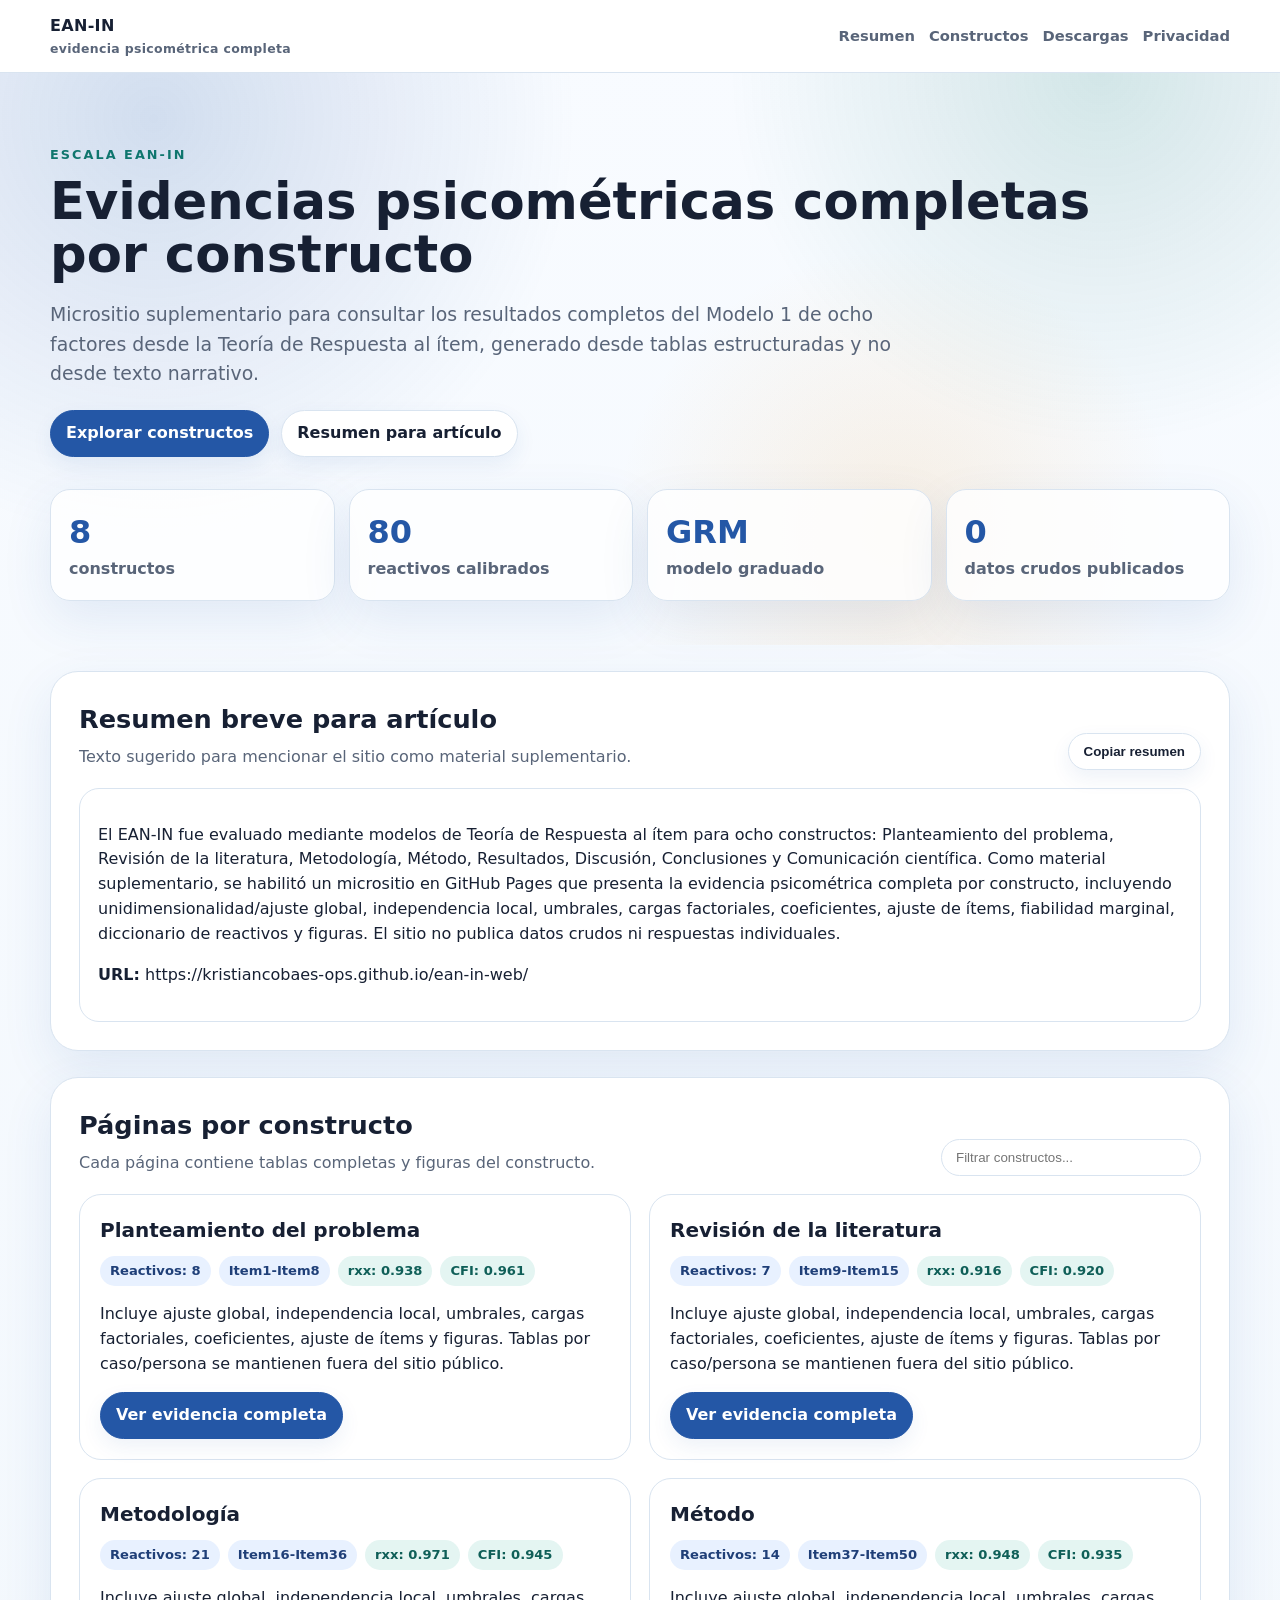
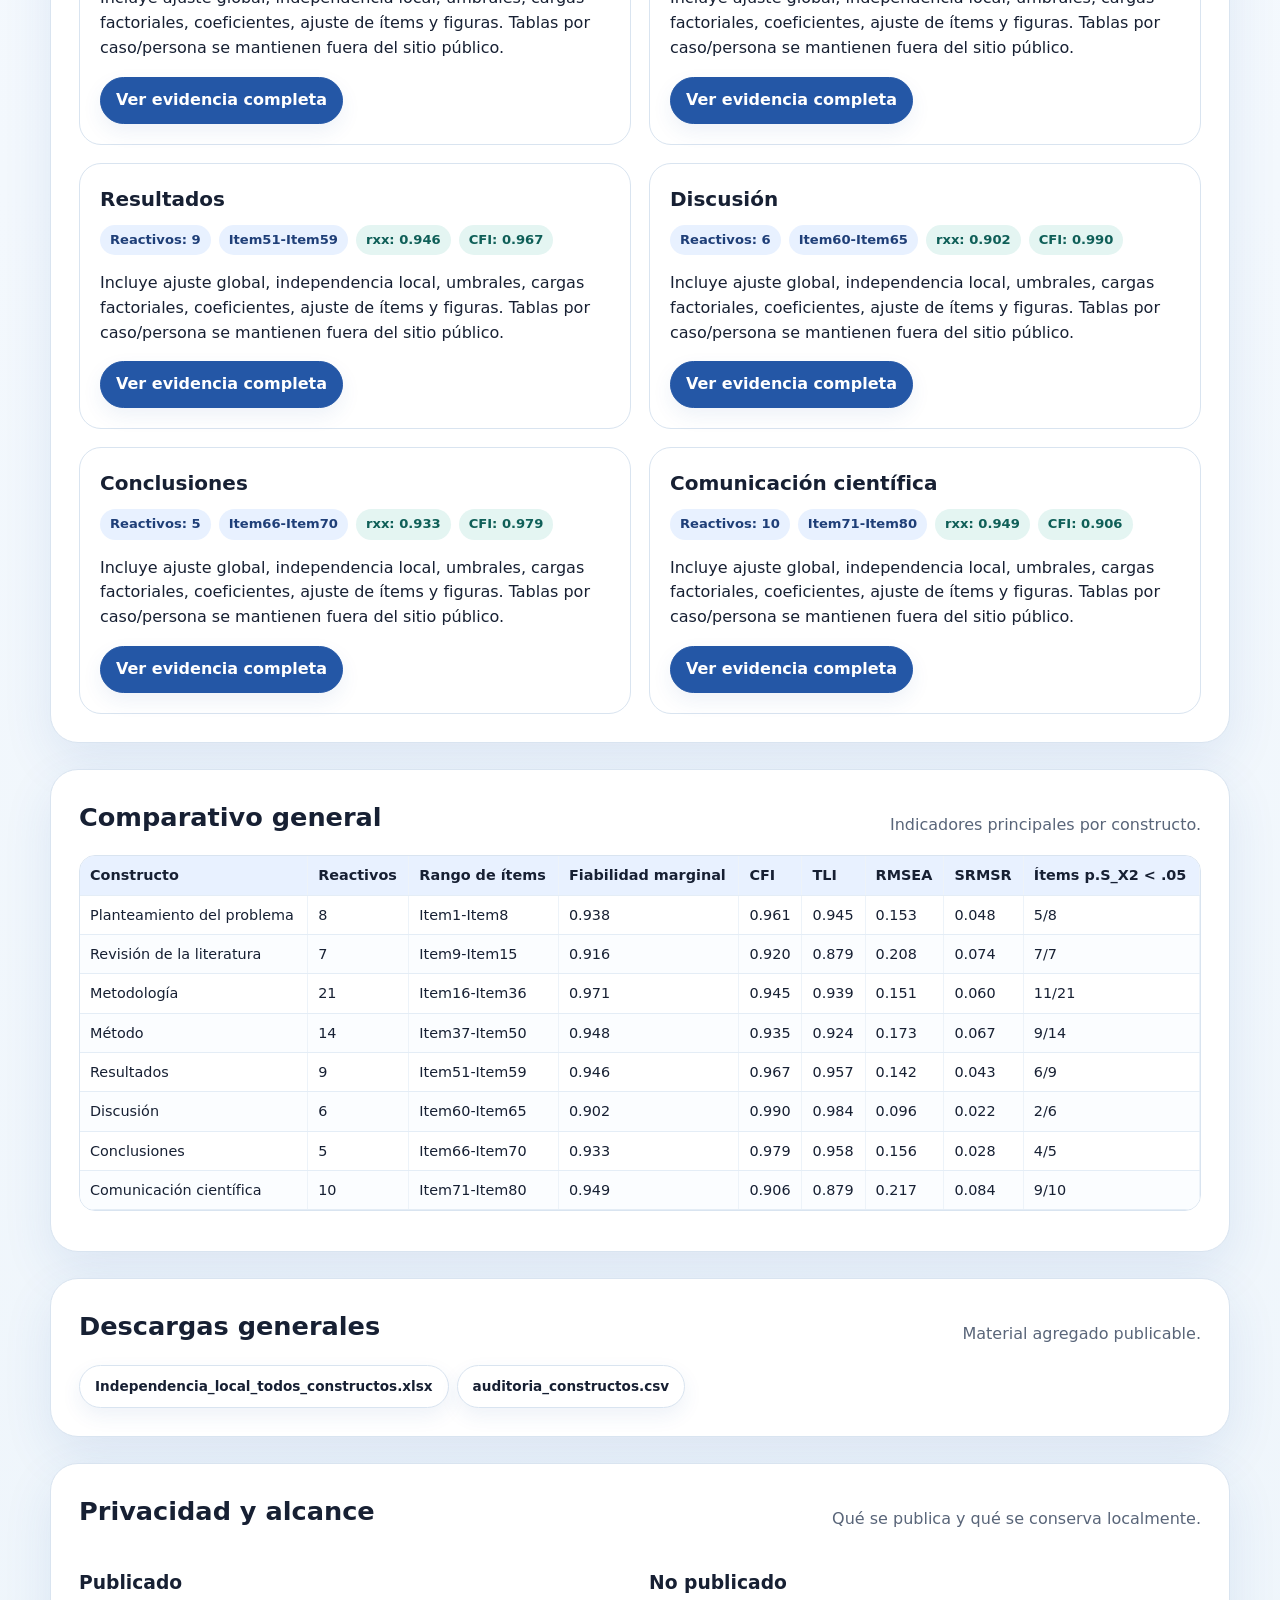
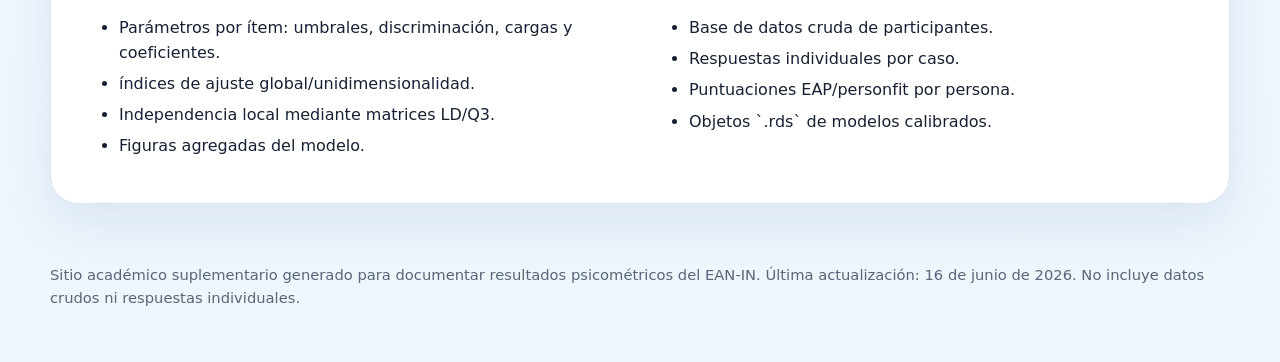
==== commit 5604d48a: "Forzar actualizacion de paleta" ====
--- a/index.html
+++ b/index.html
@@ -5,7 +5,7 @@
   <meta name="viewport" content="width=device-width, initial-scale=1">
   <meta name="description" content="Micrositio EAN-IN">
   <title>EAN-IN | Evidencias psicométricas</title>
-  <link rel="stylesheet" href="assets/styles.css">
+  <link rel="stylesheet" href="assets/styles.css?v=20260616c">
 </head>
 <body id="top">
 <header class="site-header"><div class="container nav"><a class="brand" href="index.html"><span>EAN-IN</span><small>evidencia psicométrica completa</small></a><nav class="nav-links" aria-label="Navegación principal"><a href="index.html#resumen">Resumen</a><a href="index.html#constructos">Constructos</a><a href="index.html#descargas">Descargas</a><a href="index.html#privacidad">Privacidad</a></nav></div></header>
@@ -81,4 +81,4 @@
 <footer class="footer"><div class="container">Sitio académico suplementario generado para documentar resultados psicométricos del EAN-IN. Última actualización: 16 de junio de 2026. No incluye datos crudos ni respuestas individuales.</div></footer>
 <script src="assets/site.js"></script>
 </body>
-</html>+</html>
--- a/assets/styles.css
+++ b/assets/styles.css
@@ -1,2 +1,9 @@
-:root{--bg:#f7f4ef;--paper:#fffaf4;--ink:#211d1b;--muted:#6b625b;--line:#e7ded4;--brand:#7b3f2a;--brand2:#1d6f6a;--soft:#efe2d4;--ok:#0f766e;--warn:#a16207;--shadow:0 18px 50px rgba(52,37,24,.10)}
-*{box-sizing:border-box}html{scroll-behavior:smooth}body{margin:0;font-family:Inter,ui-sans-serif,system-ui,-apple-system,"Segoe UI",Arial,sans-serif;background:linear-gradient(180deg,#fbf7f1 0%,#f4eee7 100%);color:var(--ink);line-height:1.55}.container{width:min(1180px,calc(100% - 32px));margin-inline:auto}.site-header{position:sticky;top:0;z-index:10;background:rgba(255,250,244,.92);backdrop-filter:blur(14px);border-bottom:1px solid var(--line)}.nav{display:flex;align-items:center;justify-content:space-between;gap:24px;padding:14px 0}.brand{display:flex;flex-direction:column;color:var(--ink);text-decoration:none;font-weight:800;letter-spacing:.02em}.brand small{font-weight:600;color:var(--muted);font-size:.78rem}.nav-links{display:flex;gap:14px;flex-wrap:wrap}.nav-links a{color:var(--muted);text-decoration:none;font-weight:700;font-size:.92rem}.nav-links a:hover{color:var(--brand)}.hero{padding:72px 0 44px;background:radial-gradient(circle at 15% 10%,rgba(123,63,42,.16),transparent 34%),radial-gradient(circle at 85% 0%,rgba(29,111,106,.14),transparent 30%)}.eyebrow{text-transform:uppercase;letter-spacing:.16em;color:var(--brand2);font-weight:800;font-size:.8rem}.hero h1{font-size:clamp(2rem,4vw,4.2rem);line-height:1.04;margin:10px 0 18px;max-width:1050px}.lead{font-size:1.18rem;color:var(--muted);max-width:860px}.hero-actions,.actions{display:flex;gap:12px;flex-wrap:wrap;margin-top:22px}.btn{display:inline-flex;align-items:center;gap:8px;border:1px solid var(--line);background:#fff;color:var(--ink);text-decoration:none;border-radius:999px;padding:10px 15px;font-weight:800;box-shadow:0 8px 20px rgba(0,0,0,.04)}.btn.primary{background:var(--brand);color:#fff;border-color:var(--brand)}.btn:hover{transform:translateY(-1px)}.kpi-grid{display:grid;grid-template-columns:repeat(4,minmax(0,1fr));gap:14px;margin-top:32px}.kpi{background:rgba(255,255,255,.74);border:1px solid var(--line);border-radius:20px;padding:18px;box-shadow:var(--shadow)}.kpi strong{display:block;font-size:2rem;color:var(--brand)}.kpi span{color:var(--muted);font-weight:700}.panel{background:var(--paper);border:1px solid var(--line);border-radius:28px;padding:28px;margin:26px auto;box-shadow:var(--shadow)}.section-title{display:flex;align-items:end;justify-content:space-between;gap:16px;margin-bottom:18px}.section-title h2{margin:0;font-size:1.6rem}.section-title p{margin:.3rem 0 0;color:var(--muted)}.card-grid{display:grid;grid-template-columns:repeat(2,minmax(0,1fr));gap:18px}.construct-card{background:#fff;border:1px solid var(--line);border-radius:22px;padding:20px}.construct-card h3{margin:0 0 10px;font-size:1.25rem}.meta-row{display:flex;gap:8px;flex-wrap:wrap;margin:10px 0 14px}.pill{display:inline-flex;border-radius:999px;background:var(--soft);color:#513628;padding:5px 10px;font-size:.82rem;font-weight:800}.pill.alt{background:#e4f1ef;color:#164e49}.pill.warn{background:#fff1c2;color:#7a4b00}.muted{color:var(--muted)}.note{color:var(--muted);background:#fff7e8;border-left:4px solid #d6a54b;padding:10px 12px;border-radius:12px}.summary-box{background:#fff;border:1px solid var(--line);border-radius:20px;padding:18px}.toc{display:flex;flex-wrap:wrap;gap:8px;margin:18px 0}.toc a{border:1px solid var(--line);border-radius:999px;padding:8px 12px;text-decoration:none;color:var(--brand);font-weight:800;background:#fff}.subpanel{background:#fff;border:1px solid var(--line);border-radius:22px;padding:18px;margin:16px 0}.subpanel h3{margin:0 0 12px}.table-wrap{width:100%;overflow:auto;border:1px solid var(--line);border-radius:16px;background:#fff;margin:12px 0}table{border-collapse:collapse;width:100%;font-size:.9rem}caption{text-align:left;font-weight:900;padding:12px 14px;color:var(--brand)}th,td{padding:8px 10px;border-bottom:1px solid #eee4da;border-right:1px solid #f1e8df;text-align:left;vertical-align:top;white-space:nowrap}th{position:sticky;top:0;background:#f6eadf;z-index:1;font-weight:900}tr:nth-child(even) td{background:#fffdf9}.figure-grid{display:grid;grid-template-columns:repeat(2,minmax(0,1fr));gap:16px}.figure-card{background:#fff;border:1px solid var(--line);border-radius:18px;padding:12px}.figure-card img{width:100%;height:auto;border-radius:12px;border:1px solid #eee}.figure-card figcaption{font-weight:800;color:var(--muted);margin-top:8px;font-size:.9rem}.downloads{display:flex;flex-wrap:wrap;gap:8px}.downloads a{font-size:.85rem}.search-box{border:1px solid var(--line);border-radius:999px;padding:10px 14px;min-width:260px;background:#fff}.footer{padding:34px 0 52px;color:var(--muted);font-size:.92rem}.two-col{display:grid;grid-template-columns:1fr 1fr;gap:18px}.privacy-list li{margin:.4rem 0}@media (max-width:820px){.kpi-grid,.card-grid,.figure-grid,.two-col{grid-template-columns:1fr}.nav{align-items:flex-start}.section-title{display:block}.search-box{width:100%;min-width:0;margin-top:12px}.hero{padding-top:42px}th,td{font-size:.82rem}}
+:root{--bg:#f5f8fc;--paper:#ffffff;--ink:#172033;--muted:#596579;--line:#d9e4f0;--brand:#2457a6;--brand2:#0f766e;--soft:#e8f1ff;--ok:#047857;--warn:#b7791f;--accent:#f2a541;--shadow:0 18px 50px rgba(36,87,166,.10)}
+*{box-sizing:border-box}html{scroll-behavior:smooth}body{margin:0;font-family:Inter,ui-sans-serif,system-ui,-apple-system,"Segoe UI",Arial,sans-serif;background:linear-gradient(180deg,#f8fbff 0%,#eef5fb 100%);color:var(--ink);line-height:1.55}.container{width:min(1180px,calc(100% - 32px));margin-inline:auto}.site-header{position:sticky;top:0;z-index:10;background:rgba(255,255,255,.92);backdrop-filter:blur(14px);border-bottom:1px solid var(--line)}.nav{display:flex;align-items:center;justify-content:space-between;gap:24px;padding:14px 0}.brand{display:flex;flex-direction:column;color:var(--ink);text-decoration:none;font-weight:800;letter-spacing:.02em}.brand small{font-weight:600;color:var(--muted);font-size:.78rem}.nav-links{display:flex;gap:14px;flex-wrap:wrap}.nav-links a{color:var(--muted);text-decoration:none;font-weight:700;font-size:.92rem}.nav-links a:hover{color:var(--brand)}.hero{padding:72px 0 44px;background:radial-gradient(circle at 12% 8%,rgba(36,87,166,.18),transparent 34%),radial-gradient(circle at 86% 0%,rgba(15,118,110,.16),transparent 30%),radial-gradient(circle at 70% 80%,rgba(242,165,65,.14),transparent 28%)}.eyebrow{text-transform:uppercase;letter-spacing:.16em;color:var(--brand2);font-weight:800;font-size:.8rem}.hero h1{font-size:clamp(2rem,4vw,4.2rem);line-height:1.04;margin:10px 0 18px;max-width:1050px}.lead{font-size:1.18rem;color:var(--muted);max-width:860px}.hero-actions,.actions{display:flex;gap:12px;flex-wrap:wrap;margin-top:22px}.btn{display:inline-flex;align-items:center;gap:8px;border:1px solid var(--line);background:#fff;color:var(--ink);text-decoration:none;border-radius:999px;padding:10px 15px;font-weight:800;box-shadow:0 8px 20px rgba(36,87,166,.08)}.btn.primary{background:var(--brand);color:#fff;border-color:var(--brand)}.btn:hover{transform:translateY(-1px)}.kpi-grid{display:grid;grid-template-columns:repeat(4,minmax(0,1fr));gap:14px;margin-top:32px}.kpi{background:rgba(255,255,255,.82);border:1px solid var(--line);border-radius:20px;padding:18px;box-shadow:var(--shadow)}.kpi strong{display:block;font-size:2rem;color:var(--brand)}.kpi span{color:var(--muted);font-weight:700}.panel{background:var(--paper);border:1px solid var(--line);border-radius:28px;padding:28px;margin:26px auto;box-shadow:var(--shadow)}.section-title{display:flex;align-items:end;justify-content:space-between;gap:16px;margin-bottom:18px}.section-title h2{margin:0;font-size:1.6rem}.section-title p{margin:.3rem 0 0;color:var(--muted)}.card-grid{display:grid;grid-template-columns:repeat(2,minmax(0,1fr));gap:18px}.construct-card{background:#fff;border:1px solid var(--line);border-radius:22px;padding:20px}.construct-card h3{margin:0 0 10px;font-size:1.25rem}.meta-row{display:flex;gap:8px;flex-wrap:wrap;margin:10px 0 14px}.pill{display:inline-flex;border-radius:999px;background:var(--soft);color:#1f3f78;padding:5px 10px;font-size:.82rem;font-weight:800}.pill.alt{background:#e4f5f2;color:#0f5f58}.pill.warn{background:#fff4d8;color:#7a4b00}.muted{color:var(--muted)}.note{color:var(--muted);background:#fff8e5;border-left:4px solid var(--accent);padding:10px 12px;border-radius:12px}.summary-box{background:#fff;border:1px solid var(--line);border-radius:20px;padding:18px}.toc{display:flex;flex-wrap:wrap;gap:8px;margin:18px 0}.toc a{border:1px solid var(--line);border-radius:999px;padding:8px 12px;text-decoration:none;color:var(--brand);font-weight:800;background:#fff}.subpanel{background:#fff;border:1px solid var(--line);border-radius:22px;padding:18px;margin:16px 0}.subpanel h3{margin:0 0 12px}.table-wrap{width:100%;overflow:auto;border:1px solid var(--line);border-radius:16px;background:#fff;margin:12px 0}table{border-collapse:collapse;width:100%;font-size:.9rem}caption{text-align:left;font-weight:900;padding:12px 14px;color:var(--brand)}th,td{padding:8px 10px;border-bottom:1px solid #e4edf6;border-right:1px solid #edf3f9;text-align:left;vertical-align:top;white-space:nowrap}th{position:sticky;top:0;background:#e8f1ff;z-index:1;font-weight:900}tr:nth-child(even) td{background:#fbfdff}.figure-grid{display:grid;grid-template-columns:repeat(2,minmax(0,1fr));gap:16px}.figure-card{background:#fff;border:1px solid var(--line);border-radius:18px;padding:12px}.figure-card img{width:100%;height:auto;border-radius:12px;border:1px solid #edf3f9}.figure-card figcaption{font-weight:800;color:var(--muted);margin-top:8px;font-size:.9rem}.downloads{display:flex;flex-wrap:wrap;gap:8px}.downloads a{font-size:.85rem}.search-box{border:1px solid var(--line);border-radius:999px;padding:10px 14px;min-width:260px;background:#fff}.footer{padding:34px 0 52px;color:var(--muted);font-size:.92rem}.two-col{display:grid;grid-template-columns:1fr 1fr;gap:18px}.privacy-list li{margin:.4rem 0}@media (max-width:820px){.kpi-grid,.card-grid,.figure-grid,.two-col{grid-template-columns:1fr}.nav{align-items:flex-start}.section-title{display:block}.search-box{width:100%;min-width:0;margin-top:12px}.hero{padding-top:42px}th,td{font-size:.82rem}}
+/* lightbox and itemfit legend start */
+.figure-card img{cursor:zoom-in;transition:transform .18s ease, box-shadow .18s ease}.figure-card img:hover{transform:scale(1.01);box-shadow:0 10px 28px rgba(0,0,0,.14)}.lightbox-open{overflow:hidden}.lightbox-overlay{position:fixed;inset:0;z-index:999;background:rgba(18,14,12,.88);display:flex;align-items:center;justify-content:center;padding:28px}.lightbox-figure{width:min(1200px,96vw);max-height:92vh;margin:0;display:flex;flex-direction:column;gap:10px}.lightbox-figure img{max-width:100%;max-height:82vh;object-fit:contain;background:#fff;border-radius:16px;box-shadow:0 24px 80px rgba(0,0,0,.42)}.lightbox-figure figcaption{color:#fff;font-weight:800;text-align:center}.lightbox-close{position:fixed;top:18px;right:18px;border:1px solid rgba(255,255,255,.35);background:#fff;color:#211d1b;border-radius:999px;padding:10px 14px;font-weight:900;cursor:pointer}.itemfit-legend{margin:14px 0 18px}.itemfit-legend details{background:#fff;border:1px solid var(--line);border-radius:18px;padding:12px}.itemfit-legend summary{cursor:pointer;font-weight:900;color:var(--brand);padding:4px 2px}.compact-table table{font-size:.84rem}.compact-table th,.compact-table td{white-space:normal}.compact-table td:first-child,.compact-table td:nth-child(2){white-space:nowrap;font-weight:800}
+/* lightbox and itemfit legend end */
+/* itemfit high quality layout start */
+.itemfit-section .section-title{margin-bottom:12px}.itemfit-grid{display:grid;grid-template-columns:1fr;gap:22px}.itemfit-card{padding:16px}.itemfit-card figcaption{display:block;margin:0 0 12px;color:var(--ink);font-size:1rem}.itemfit-card figcaption strong{display:block;font-size:1.08rem;color:var(--brand);margin-bottom:4px}.itemfit-card figcaption span{display:block;font-weight:600;color:var(--muted);line-height:1.4}.itemfit-card img{display:block;width:100%;max-width:1180px;margin-inline:auto;background:#fff}.itemfit-card img:hover{transform:none}.lightbox-figure{width:min(1500px,98vw)}.lightbox-figure img{max-height:84vh}
+@media (max-width:820px){.itemfit-card{padding:10px}.itemfit-card figcaption{font-size:.92rem}.itemfit-grid{gap:16px}}
+/* itemfit high quality layout end */
